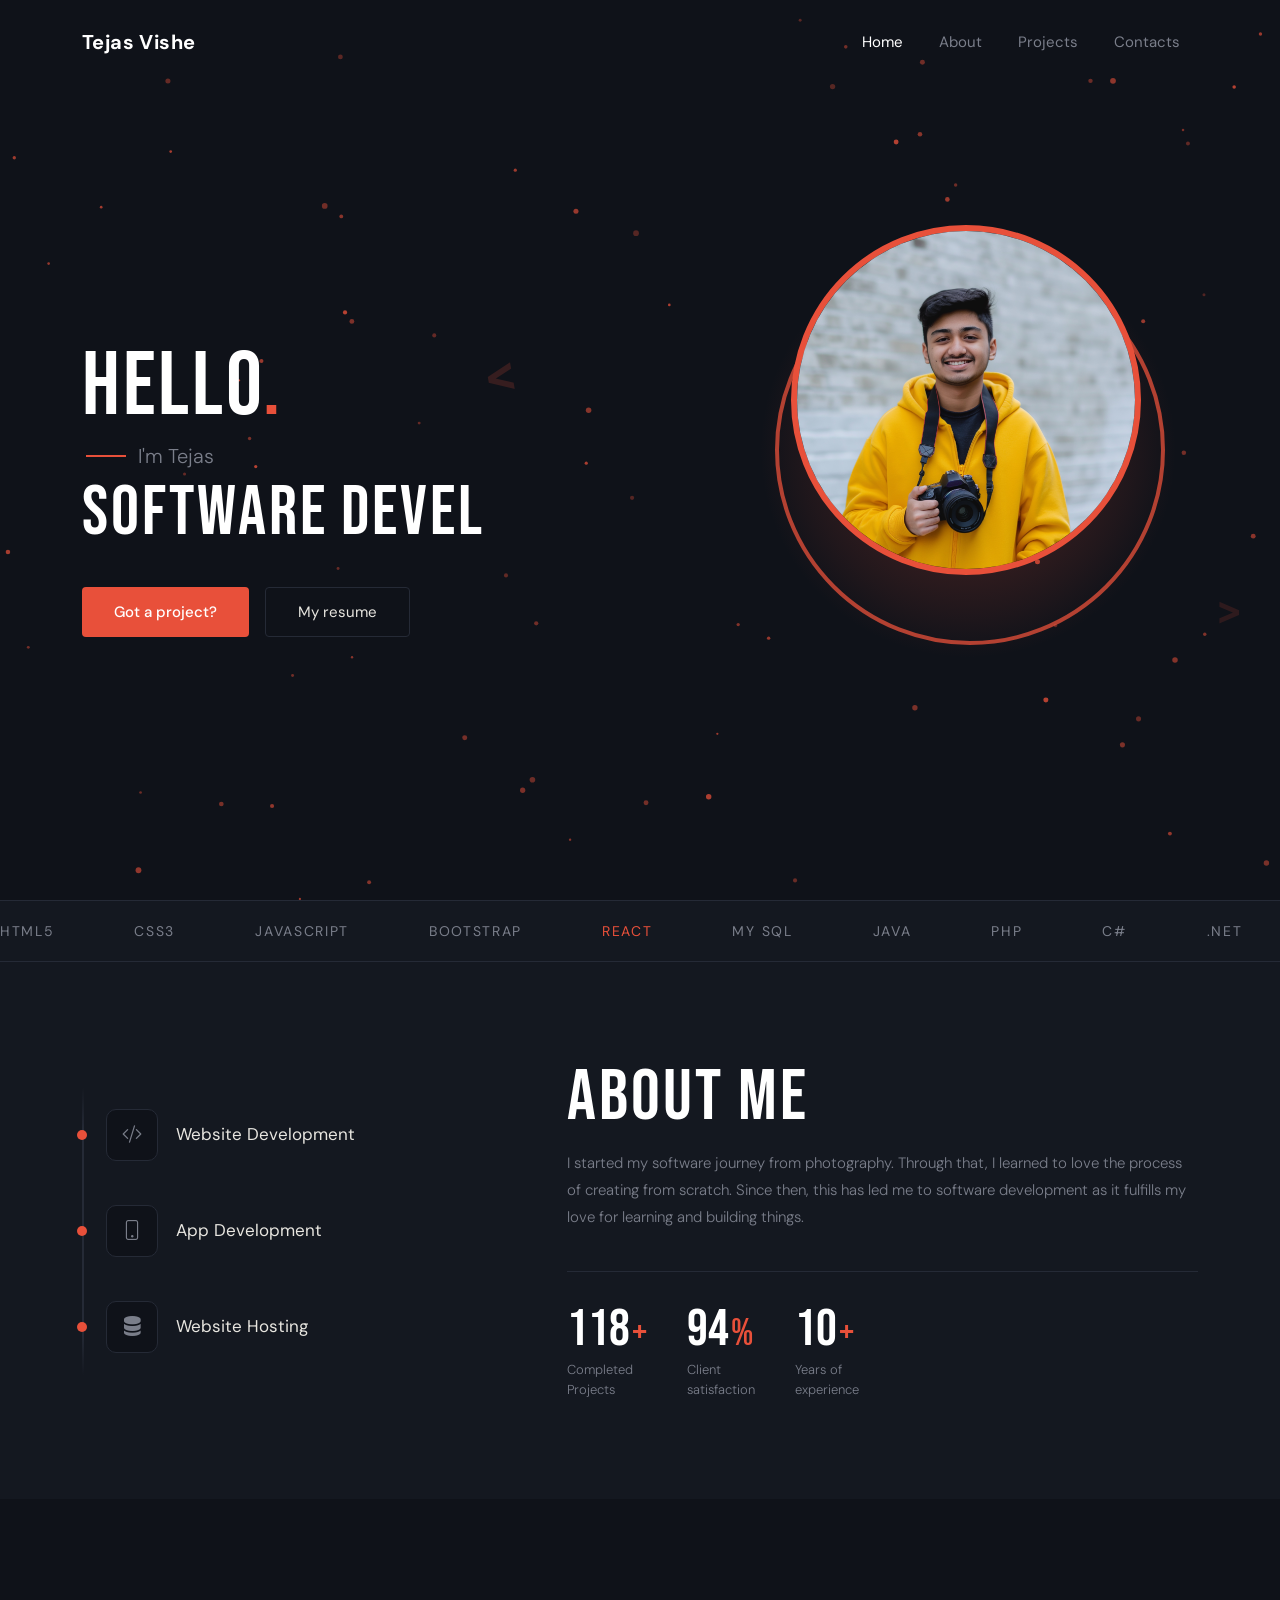
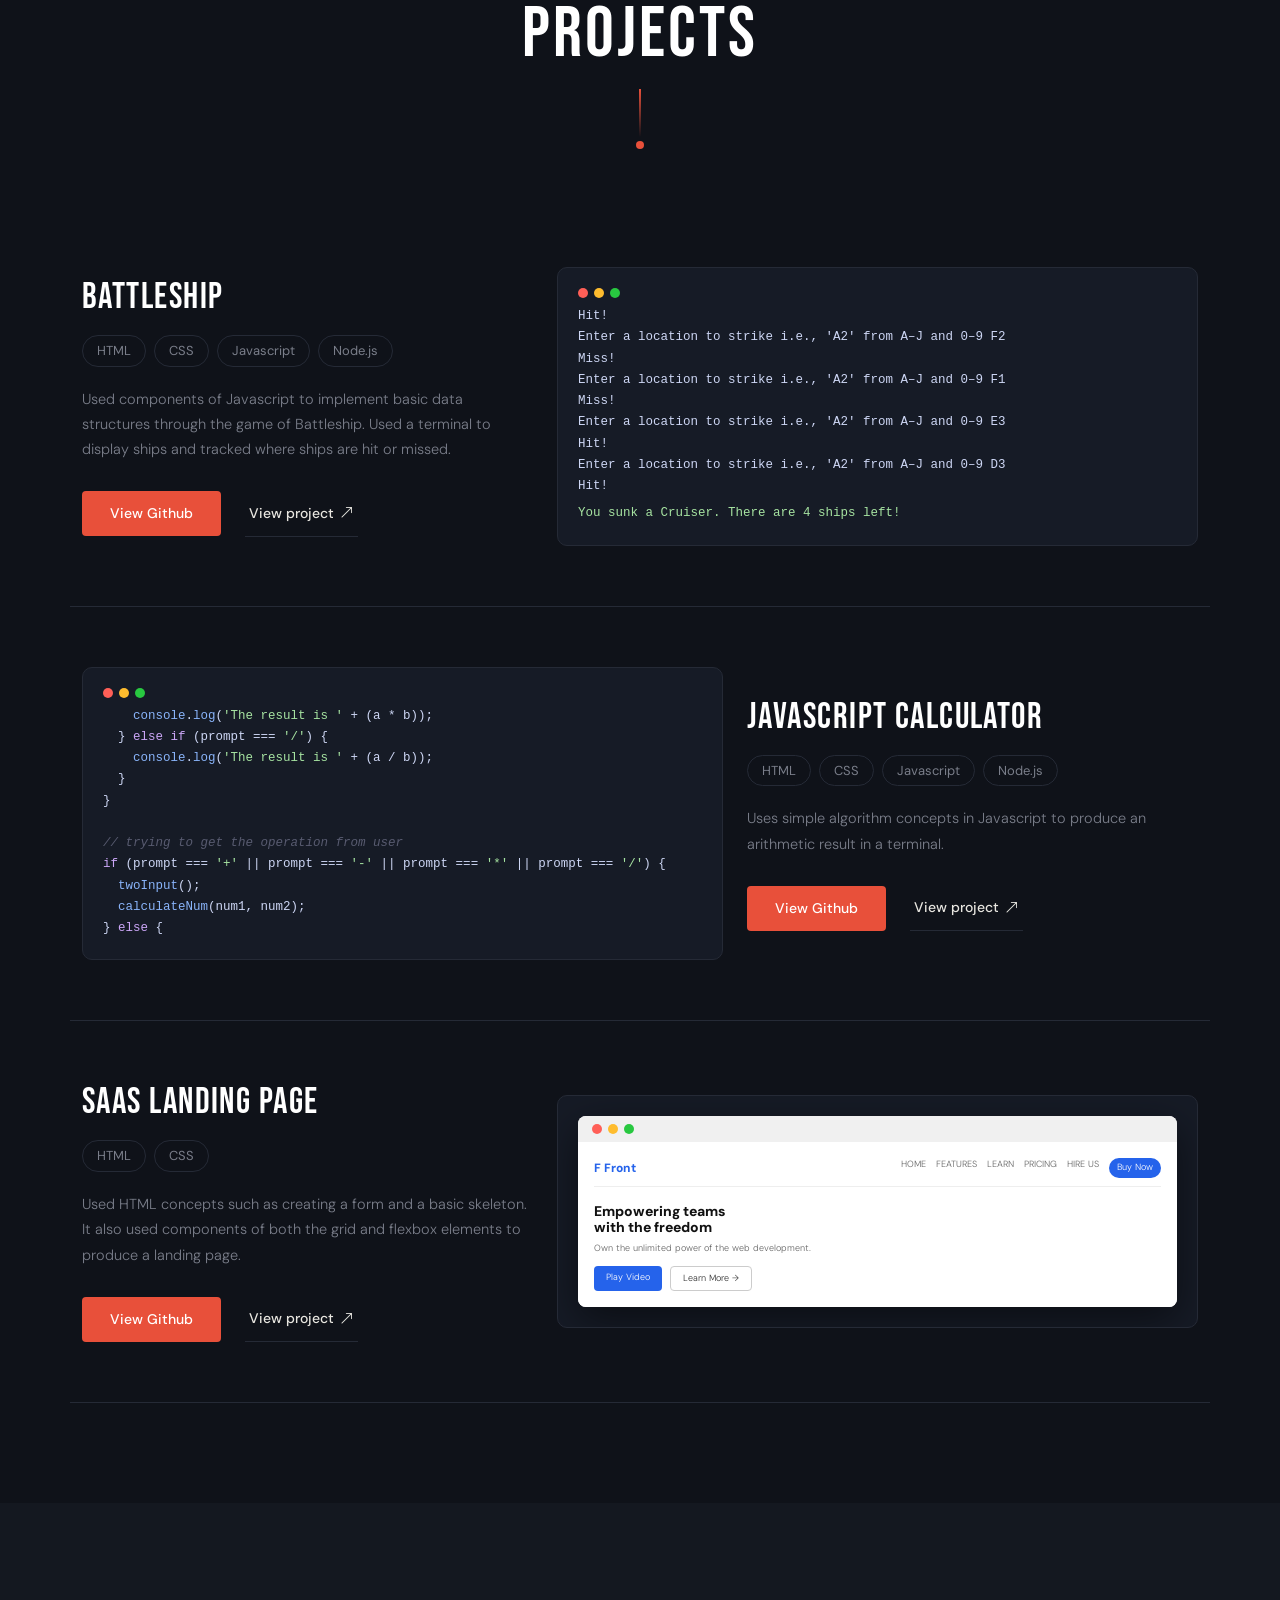
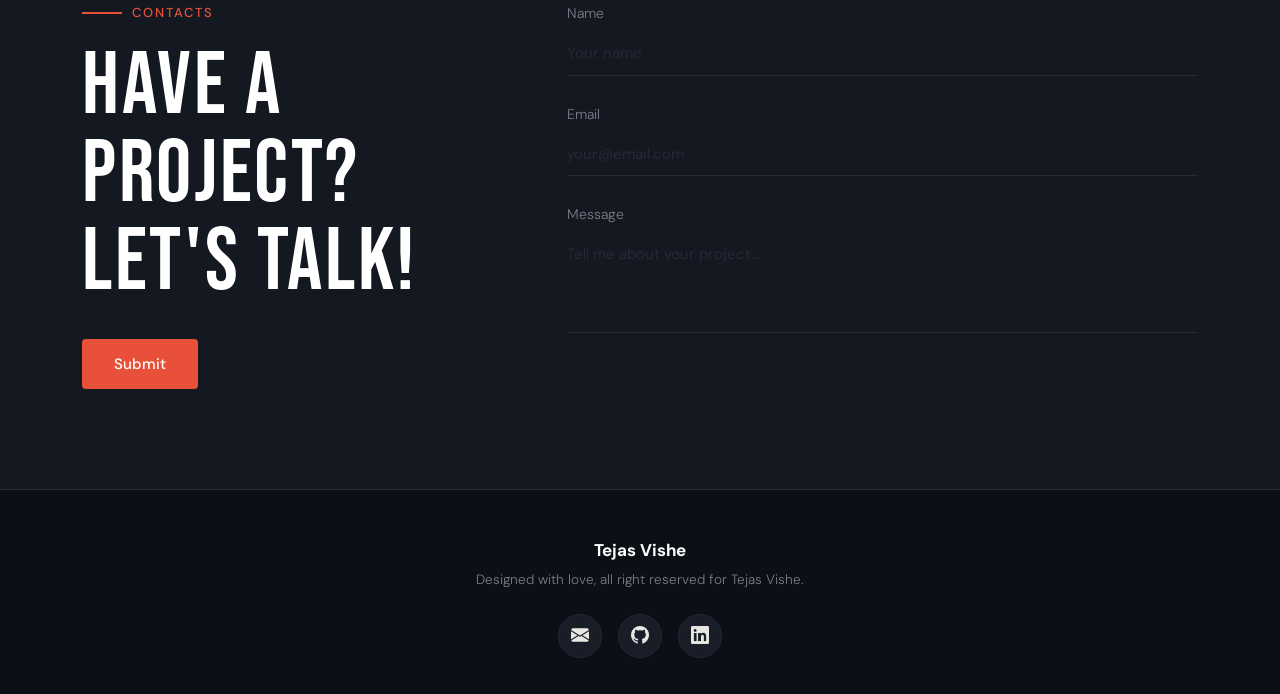
==== potfolio.html @ 2e6f6c3a "add files" ====
<!DOCTYPE html>
<html lang="en">
<head>
<meta charset="UTF-8">
<meta name="viewport" content="width=device-width, initial-scale=1.0">
<title>Tejas Vishe — Software Developer</title>

<!-- Bootstrap 5 -->
<link href="https://cdn.jsdelivr.net/npm/bootstrap@5.3.2/dist/css/bootstrap.min.css" rel="stylesheet">
<!-- Google Fonts -->
<link href="https://fonts.googleapis.com/css2?family=Bebas+Neue&family=DM+Sans:wght@300;400;500;600;700&display=swap" rel="stylesheet">
<!-- Bootstrap Icons -->
<link href="https://cdn.jsdelivr.net/npm/bootstrap-icons@1.11.3/font/bootstrap-icons.min.css" rel="stylesheet">

<!-- Custom CSS -->
<link rel="stylesheet" href="Assets/Css/portfolio.css">
</head>
<body>

<!-- ========================
     NAVBAR
======================== -->
<nav class="navbar navbar-expand-lg" id="mainNav">
  <div class="container">
    <a class="navbar-brand" href="#home">Tejas Vishe</a>
    <button class="navbar-toggler" type="button" data-bs-toggle="collapse" data-bs-target="#navMenu">
      <span class="navbar-toggler-icon"></span>
    </button>
    <div class="collapse navbar-collapse justify-content-end" id="navMenu">
      <ul class="navbar-nav">
        <li class="nav-item"><a class="nav-link active" href="#home">Home</a></li>
        <li class="nav-item"><a class="nav-link" href="#about">About</a></li>
        <li class="nav-item"><a class="nav-link" href="#projects">Projects</a></li>
        <li class="nav-item"><a class="nav-link" href="#contacts">Contacts</a></li>
      </ul>
    </div>
  </div>
</nav>

<!-- ======================== HERO ======================== -->
<section id="home">
  <div class="hero-glow"></div>
  <div class="hero-ring"></div>
  <!-- Particle Background -->
<canvas id="heroParticles" class="hero-particles"></canvas>
  <div class="deco-bracket left">&lt;</div>
  <div class="deco-bracket right">&gt;</div>
 
  <!-- Photo -->
  <div class="hero-photo-wrap fade-right">
      <div class="hero-photo-circle">
          <img src="Assets/Image/portfolio/man.jpg" alt="Jensen">
          <div class="hero-photo-ring"></div>
      </div>
  </div>
  <div class="container hero-content">
    <div class="row">
      <div class="col-lg-6">
        <div class="hero-greeting fade-up">Hello<span class="dot">.</span></div>
        <div class="hero-sub fade-up delay-1">I'm Tejas</div>
        <div class="hero-role fade-up delay-2" data-roles='["Software Developer","Web Developer","React Enthusiast"]'></div>
        <div class="d-flex flex-wrap gap-3 fade-up delay-3">
          <a href="#contacts" class="btn-accent">Got a project?</a>
          <a href="#" class="btn-outline-light-custom">My resume</a>
        </div>
      </div>
    </div>
  </div>
</section>

<!-- Skills ticker -->
<div class="skills-ticker">
  <div class="ticker-track">
    <span>HTML5</span><span>CSS3</span><span>Javascript</span><span>Bootstrap</span>
    <span class="highlight">React</span><span>MY SQL</span><span>JAVA</span>
    <span>PHP</span><span>C#</span><span>.NET</span><span>Node.js</span>
    <span class="highlight">SPRINGBOOT</span><span>Git</span><span>Github</span>
  </div>
</div>

<!-- ======================== ABOUT ======================== -->
<section id="about">
  <div class="container">
    <div class="row align-items-center g-5">

      <!-- Services -->
      <div class="col-lg-4 fade-left">
        <div class="services-list">
          <div class="service-item">
            <div class="service-icon-box"><i class="bi bi-code-slash"></i></div>
            <span class="service-name">Website Development</span>
          </div>
          <div class="service-item">
            <div class="service-icon-box"><i class="bi bi-phone"></i></div>
            <span class="service-name">App Development</span>
          </div>
          <div class="service-item">
            <div class="service-icon-box"><i class="bi bi-server"></i></div>
            <span class="service-name">Website Hosting</span>
          </div>
        </div>
      </div>

      <!-- Divider -->
      <div class="col-lg-1 d-none d-lg-flex justify-content-center">
        <div class="about-divider"></div>
      </div>

      <!-- Content -->
      <div class="col-lg-7 fade-right">
        <div class="about-body">
          <div class="section-title mb-3">About me</div>
          <p>
            I started my software journey from photography. Through that, I learned to love the process of creating from scratch. Since then, this has led me to software development as it fulfills my love for learning and building things.
          </p>
          <div class="stats-row">
            <div class="stat-block">
              <div class="stat-num">
                <span class="counter" data-target="120">0</span>
                <span class="stat-sym">+</span>
              </div>
              <div class="stat-lbl">Completed<br>Projects</div>
            </div>
            <div class="stat-block">
              <div class="stat-num">
                <span class="counter" data-target="95">0</span>
                <span class="stat-sym">%</span>
              </div>
              <div class="stat-lbl">Client<br>satisfaction</div>
            </div>
            <div class="stat-block">
              <div class="stat-num">
                <span class="counter" data-target="10">0</span>
                <span class="stat-sym">+</span>
              </div>
              <div class="stat-lbl">Years of<br>experience</div>
            </div>
          </div>
        </div>
      </div>

    </div>
  </div>
</section>

<!-- ======================== PROJECTS ======================== -->
<section id="projects">
  <div class="container">

    <div class="projects-header fade-up">
      <div class="section-title">Projects</div>
    </div>

    <!-- Project 1: Battleship -->
    <div class="row project-row">
      <div class="col-lg-5 mb-4 mb-lg-0 fade-left">
        <div class="project-info">
          <h3>Battleship</h3>
          <div class="tag-list">
            <span class="tag">HTML</span>
            <span class="tag">CSS</span>
            <span class="tag">Javascript</span>
            <span class="tag">Node.js</span>
          </div>
          <p>Used components of Javascript to implement basic data structures through the game of Battleship. Used a terminal to display ships and tracked where ships are hit or missed.</p>
          <div class="d-flex align-items-center gap-4 flex-wrap">
            <a href="#" class="btn-github">View Github</a>
            <a href="#" class="btn-view-project">View project <i class="bi bi-arrow-up-right"></i></a>
          </div>
        </div>
      </div>
      <div class="col-lg-7 fade-right">
        <div class="project-preview code-style">
          <div style="margin-bottom:8px; display:flex; gap:6px;">
            <span style="width:10px;height:10px;border-radius:50%;background:#ff5f57;display:inline-block;"></span>
            <span style="width:10px;height:10px;border-radius:50%;background:#febc2e;display:inline-block;"></span>
            <span style="width:10px;height:10px;border-radius:50%;background:#28c840;display:inline-block;"></span>
          </div>
          <div>Hit!</div>
          <div>Enter a location to strike i.e., 'A2' from A–J and 0–9 F2</div>
          <div>Miss!</div>
          <div>Enter a location to strike i.e., 'A2' from A–J and 0–9 F1</div>
          <div>Miss!</div>
          <div>Enter a location to strike i.e., 'A2' from A–J and 0–9 E3</div>
          <div>Hit!</div>
          <div>Enter a location to strike i.e., 'A2' from A–J and 0–9 D3</div>
          <div>Hit!</div>
          <div style="color:#a6e3a1; margin-top:6px;">You sunk a Cruiser. There are 4 ships left!</div>
        </div>
      </div>
    </div>

    <!-- Project 2: Calculator -->
    <div class="row project-row flex-lg-row-reverse">
      <div class="col-lg-5 mb-4 mb-lg-0 fade-right">
        <div class="project-info">
          <h3>Javascript Calculator</h3>
          <div class="tag-list">
            <span class="tag">HTML</span>
            <span class="tag">CSS</span>
            <span class="tag">Javascript</span>
            <span class="tag">Node.js</span>
          </div>
          <p>Uses simple algorithm concepts in Javascript to produce an arithmetic result in a terminal.</p>
          <div class="d-flex align-items-center gap-4 flex-wrap">
            <a href="#" class="btn-github">View Github</a>
            <a href="#" class="btn-view-project">View project <i class="bi bi-arrow-up-right"></i></a>
          </div>
        </div>
      </div>
      <div class="col-lg-7 fade-left">
        <div class="project-preview code-style">
          <div style="margin-bottom:8px; display:flex; gap:6px;">
            <span style="width:10px;height:10px;border-radius:50%;background:#ff5f57;display:inline-block;"></span>
            <span style="width:10px;height:10px;border-radius:50%;background:#febc2e;display:inline-block;"></span>
            <span style="width:10px;height:10px;border-radius:50%;background:#28c840;display:inline-block;"></span>
          </div>
          <div>&nbsp;&nbsp;&nbsp;&nbsp;<span class="fn">console</span>.<span class="fn">log</span>(<span class="str">'The result is '</span> + (a * b));</div>
          <div>&nbsp;&nbsp;} <span class="kw">else if</span> (prompt === <span class="str">'/'</span>) {</div>
          <div>&nbsp;&nbsp;&nbsp;&nbsp;<span class="fn">console</span>.<span class="fn">log</span>(<span class="str">'The result is '</span> + (a / b));</div>
          <div>&nbsp;&nbsp;}</div>
          <div>}</div>
          <div>&nbsp;</div>
          <div><span class="cm">// trying to get the operation from user</span></div>
          <div><span class="kw">if</span> (prompt === <span class="str">'+'</span> || prompt === <span class="str">'-'</span> || prompt === <span class="str">'*'</span> || prompt === <span class="str">'/'</span>) {</div>
          <div>&nbsp;&nbsp;<span class="fn">twoInput</span>();</div>
          <div>&nbsp;&nbsp;<span class="fn">calculateNum</span>(num1, num2);</div>
          <div>} <span class="kw">else</span> {</div>
        </div>
      </div>
    </div>

    <!-- Project 3: SaaS Landing Page -->
    <div class="row project-row">
      <div class="col-lg-5 mb-4 mb-lg-0 fade-left">
        <div class="project-info">
          <h3>SaaS Landing Page</h3>
          <div class="tag-list">
            <span class="tag">HTML</span>
            <span class="tag">CSS</span>
          </div>
          <p>Used HTML concepts such as creating a form and a basic skeleton. It also used components of both the grid and flexbox elements to produce a landing page.</p>
          <div class="d-flex align-items-center gap-4 flex-wrap">
            <a href="#" class="btn-github">View Github</a>
            <a href="#" class="btn-view-project">View project <i class="bi bi-arrow-up-right"></i></a>
          </div>
        </div>
      </div>
      <div class="col-lg-7 fade-right">
        <div class="project-screenshot">
          <div class="mock-browser">
            <div class="mock-browser-bar">
              <div class="mock-dot red"></div>
              <div class="mock-dot yellow"></div>
              <div class="mock-dot green"></div>
            </div>
            <div class="mock-browser-body">
              <div class="mock-nav">
                <span class="mock-nav-logo">F Front</span>
                <div class="mock-nav-links">
                  <span>HOME</span><span>FEATURES</span><span>LEARN</span><span>PRICING</span><span>HIRE US</span>
                  <span class="mock-nav-btn">Buy Now</span>
                </div>
              </div>
              <h4>Empowering teams<br>with the freedom</h4>
              <p>Own the unlimited power of the web development.</p>
              <div class="mock-btns">
                <span class="mock-btn-blue">Play Video</span>
                <span class="mock-btn-outline">Learn More →</span>
              </div>
            </div>
          </div>
        </div>
      </div>
    </div>

  </div>
</section>

<!-- ======================== CONTACTS ======================== -->
<section id="contacts">
  <div class="container">
    <div class="row align-items-start g-5">

      <div class="col-lg-5 fade-left">
        <div class="contacts-label">Contacts</div>
        <div class="contacts-title">Have a project?<br>Let's talk!</div>
        <button class="btn-accent" onclick="sendContact()">Submit</button>
      </div>

      <div class="col-lg-7 fade-right">
        <div class="contact-input-group">
          <label for="cName">Name</label>
          <input type="text" id="cName" class="contact-input" placeholder="Your name">
        </div>
        <div class="contact-input-group">
          <label for="cEmail">Email</label>
          <input type="email" id="cEmail" class="contact-input" placeholder="your@email.com">
        </div>
        <div class="contact-input-group">
          <label for="cMessage">Message</label>
          <textarea id="cMessage" class="contact-input" placeholder="Tell me about your project..."></textarea>
        </div>
      </div>

    </div>
  </div>
</section>

<!-- ======================== FOOTER ======================== -->
<footer>
  <div class="footer-name">Tejas Vishe</div>
  <div class="footer-copy">Designed with love, all right reserved for Tejas Vishe.</div>
  <div class="social-icons">
    <a href="mailto:tejas@example.com" class="social-btn"><i class="bi bi-envelope-fill"></i></a>
    <a href="#" class="social-btn"><i class="bi bi-github"></i></a>
    <a href="https://www.linkedin.com/in/tejas-vishe-636785324" target="_blank" class="social-btn"><i class="bi bi-linkedin"></i></a>
  </div>
</footer>

<!-- Bootstrap JS -->
<script src="https://cdn.jsdelivr.net/npm/bootstrap@5.3.2/dist/js/bootstrap.bundle.min.js"></script>
<!-- Custom JS -->
<script src="Assets/Js/portfolio.js"></script>
</body>
</html>
---- Assets/Css/portfolio.css ----
/* ========================
     ROOT & RESET
  ======================== */
  *, *::before, *::after { box-sizing: border-box; margin: 0; padding: 0; }

  :root {
    --bg:       #0f1219;
    --bg2:      #141820;
    --bg3:      #181d28;
    --accent:   #e8503a;
    --accent2:  #c43e2a;
    --text:     #e8e6e0;
    --muted:    #7a7e8a;
    --border:   #252a36;
    --card-bg:  #161b26;
  }

  html { scroll-behavior: smooth; }

  body {
    background: var(--bg);
    color: var(--text);
    font-family: 'DM Sans', sans-serif;
    font-weight: 300;
    overflow-x: hidden;
  }

  /* ========================
     SCROLLBAR
  ======================== */
  ::-webkit-scrollbar { width: 5px; }
  ::-webkit-scrollbar-track { background: var(--bg); }
  ::-webkit-scrollbar-thumb { background: var(--accent); border-radius: 10px; }

  /* ========================
     NAVBAR
  ======================== */
  .navbar {
    background: transparent;
    padding: 22px 0;
    position: fixed;
    width: 100%;
    top: 0;
    z-index: 1000;
    transition: background 0.4s, padding 0.4s, backdrop-filter 0.4s;
  }
  .navbar.scrolled {
    background: rgba(15,18,25,0.92);
    backdrop-filter: blur(12px);
    padding: 14px 0;
    border-bottom: 1px solid var(--border);
  }
  .navbar-brand {
    font-family: 'DM Sans', sans-serif;
    font-weight: 700;
    font-size: 20px;
    color: #fff !important;
    letter-spacing: 0.02em;
  }
  .navbar-nav .nav-link {
    color: var(--muted) !important;
    font-size: 15px;
    font-weight: 400;
    padding: 0 18px !important;
    transition: color 0.25s;
    position: relative;
  }
  .navbar-nav .nav-link::after {
    content: '';
    position: absolute;
    bottom: -4px;
    left: 18px;
    right: 18px;
    height: 2px;
    background: var(--accent);
    transform: scaleX(0);
    transition: transform 0.25s;
  }
  .navbar-nav .nav-link:hover,
  .navbar-nav .nav-link.active { color: #fff !important; }
  .navbar-nav .nav-link:hover::after { transform: scaleX(1); }
  .navbar-toggler { border: 1px solid var(--border); }
  .navbar-toggler-icon {
    filter: invert(1);
  }

  /* ========================
     HERO SECTION
  ======================== */
  #home {
    min-height: 100vh;
    background: var(--bg);
    position: relative;
    overflow: hidden;
    display: flex;
    align-items: center;
  }

  /* Decorative glow behind photo */
  .hero-glow {
    position: absolute;
    right: 8%;
    top: 50%;
    transform: translateY(-50%);
    width: 420px;
    height: 420px;
    border-radius: 50%;
    background: radial-gradient(circle, rgba(232,80,58,0.35) 0%, rgba(232,80,58,0.08) 55%, transparent 70%);
    pointer-events: none;
    z-index: 0;
  }

  /* Decorative ring */
  .hero-ring {
    position: absolute;
    right: 9%;
    top: 50%;
    transform: translateY(-50%);
    width: 390px;
    height: 390px;
    border-radius: 50%;
    border: 4px solid var(--accent);
    opacity: 0.75;
    pointer-events: none;
    z-index: 1;
  }

  /* Code bracket decorations */
  .deco-bracket {
    position: absolute;
    font-family: 'Bebas Neue', sans-serif;
    font-size: 80px;
    color: var(--accent);
    opacity: 0.18;
    pointer-events: none;
    z-index: 1;
    line-height: 1;
  }
  .deco-bracket.left  { left: 38%; top: 38%; transform: rotate(-10deg); }
  .deco-bracket.right { right: 3%; bottom: 28%; font-size: 64px; opacity: 0.14; }

  .hero-content { position: relative; z-index: 2; padding-top: 80px; }

  .hero-greeting {
    font-family: 'Bebas Neue', sans-serif;
    font-size: clamp(52px, 7vw, 90px);
    line-height: 1;
    color: #fff;
    letter-spacing: 0.03em;
  }
  .hero-greeting .dot { color: var(--accent); }

  .hero-sub {
    font-size: clamp(16px, 2vw, 20px);
    color: var(--muted);
    margin: 8px 0 6px 4px;
    font-weight: 300;
    display: flex;
    align-items: center;
    gap: 12px;
  }
  .hero-sub::before {
    content: '';
    display: inline-block;
    width: 40px;
    height: 2px;
    background: var(--accent);
    flex-shrink: 0;
  }

  .hero-role {
    font-family: 'Bebas Neue', sans-serif;
    font-size: clamp(36px, 5.5vw, 72px);
    letter-spacing: 0.04em;
    color: #fff;
    line-height: 1.05;
    margin-bottom: 36px;
  }

  .btn-accent {
    background: var(--accent);
    color: #fff;
    border: none;
    padding: 14px 32px;
    font-size: 15px;
    font-weight: 500;
    border-radius: 4px;
    transition: background 0.25s, transform 0.2s;
    text-decoration: none;
    display: inline-block;
  }
  .btn-accent:hover { background: var(--accent2); color: #fff; transform: translateY(-2px); }

  .btn-outline-light-custom {
    background: transparent;
    color: var(--text);
    border: 1.5px solid var(--border);
    padding: 13px 32px;
    font-size: 15px;
    font-weight: 400;
    border-radius: 4px;
    transition: border-color 0.25s, color 0.25s, transform 0.2s;
    text-decoration: none;
    display: inline-block;
  }
  .btn-outline-light-custom:hover {
    border-color: var(--accent);
    color: var(--accent);
    transform: translateY(-2px);
  }

  /* Photo area */
   .hero-photo-wrap {
    position: absolute;
    right: 8.5%;
    top: 25%;  
    transform: translateY(-50%);
    z-index: 2;
    width: 380px;
    height: 440px;
  }
.hero-photo-circle {
  position: relative;
  width: 350px;           /* adjust size */
  height: 350px;
  border-radius: 50%;     /* makes it perfectly circular */
  overflow: hidden;
  border: 6px solid var(--accent);
  display: flex;
  justify-content: center;
  align-items: center;
  animation: circleGlow 3s infinite ease-in-out;
  background: linear-gradient(160deg, #1e2433 0%, #12151c 100%);
}

/* The image inside */
.hero-photo-circle img {
  width: 100%;
  height: 100%;
  object-fit: cover;
  display: block;
}

/* Optional animated glow ring */
.hero-photo-ring {
  position: absolute;
  top: -8px;
  left: -8px;
  width: calc(100% + 16px);
  height: calc(100% + 16px);
  border-radius: 50%;
  border: 4px solid var(--accent);
  box-shadow: 0 0 20px var(--accent);
  animation: circleGlow 3s infinite ease-in-out;
  pointer-events: none;
}

/* Keyframe animation */
@keyframes circleGlow {
  0% {
    border-color: #ff6b57;
    box-shadow: 0 0 20px #ff6b57;
  }
  50% {
    border-color: #ffb057;
    box-shadow: 0 0 40px #ffb057;
  }
  75% {
    border-color: #ff6b57;
    box-shadow: 0 0 20px #ff6b57;
  }
  100%{
    border-color:#ffb057;
    box-shadow: 0 0 40 #ffb057;
  }
}
.hero-particles {
  position: absolute;
  top: 0;
  left: 0;
  width: 100%;
  height: 100%;
  z-index: 0; /* behind photo and glow */
  pointer-events: none; /* allow clicks through it */
}
  /* Skills ticker */
  .skills-ticker {
    background: var(--bg2);
    border-top: 1px solid var(--border);
    border-bottom: 1px solid var(--border);
    padding: 18px 0;
    overflow: hidden;
    white-space: nowrap;
    position: relative;
    z-index: 3;
  }
  .ticker-track {
    display: inline-flex;
    gap: 80px;
    animation: ticker 4s linear infinite;
  }
  .ticker-track span {
    font-size: 14px;
    color: var(--muted);
    letter-spacing: 0.12em;
    text-transform: uppercase;
    font-weight: 400;
  }
  .ticker-track span.highlight { color: var(--accent); }
  @keyframes ticker {
    from { transform: translateX(0); }
    to   { transform: translateX(-20%); }
  }

  /* ======================== SECTION STYLES  ======================== */
  section { padding: 100px 0; }

  .section-title {
    font-family: 'Bebas Neue', sans-serif;
    font-size: clamp(42px, 6vw, 72px);
    color: #fff;
    letter-spacing: 0.04em;
    line-height: 1;
  }

  .section-label {
    font-size: 13px;
    color: var(--accent);
    letter-spacing: 0.2em;
    text-transform: uppercase;
    font-weight: 500;
    display: flex;
    align-items: center;
    gap: 10px;
    margin-bottom: 10px;
  }
  .section-label::before {
    content: '';
    width: 28px;
    height: 2px;
    background: var(--accent);
  }

  /* ======================== ABOUT SECTION  ======================== */
  #about { background: var(--bg2); }

  /* Timeline services */
  .services-list { position: relative; padding-left: 24px; }
  .services-list::before {
    content: '';
    position: absolute;
    left: 0;
    top: 0;
    bottom: 0;
    width: 2px;
    background: linear-gradient(to bottom, transparent, var(--border) 15%, var(--border) 85%, transparent);
  }

  .service-item {
    display: flex;
    align-items: center;
    gap: 18px;
    padding: 22px 0;
    position: relative;
    cursor: default;
    transition: all 0.3s;
  }
  .service-item::before {
    content: '';
    position: absolute;
    left: -29px;
    top: 50%;
    transform: translateY(-50%);
    width: 10px;
    height: 10px;
    border-radius: 50%;
    background: var(--accent);
    transition: box-shadow 0.3s;
  }
  .service-item:hover::before { box-shadow: 0 0 0 6px rgba(232,80,58,0.15); }

  .service-icon-box {
    width: 52px;
    height: 52px;
    border: 1px solid var(--border);
    border-radius: 10px;
    background: var(--bg);
    display: flex;
    align-items: center;
    justify-content: center;
    flex-shrink: 0;
    transition: border-color 0.3s, background 0.3s;
  }
  .service-item:hover .service-icon-box {
    border-color: var(--accent);
    background: rgba(232,80,58,0.08);
  }
  .service-icon-box i {
    font-size: 20px;
    color: var(--muted);
    transition: color 0.3s;
  }
  .service-item:hover .service-icon-box i { color: var(--accent); }
  .service-name {
    font-size: 17px;
    font-weight: 400;
    color: var(--text);
    transition: color 0.3s;
  }
  .service-item:hover .service-name { color: #fff; }

  .about-divider {
    width: 1px;
    background: linear-gradient(to bottom, transparent, var(--border) 20%, var(--border) 80%, transparent);
    align-self: stretch;
  }

  .about-body p {
    font-size: 15px;
    line-height: 1.8;
    color: var(--muted);
    margin-bottom: 40px;
  }

  .stats-row { display: flex; gap: 40px; padding-top: 32px; border-top: 1px solid var(--border); flex-wrap: wrap; }
  .stat-block { display: flex; flex-direction: column; gap: 4px; }
  .stat-num {
    font-family: 'Bebas Neue', sans-serif;
    font-size: 52px;
    line-height: 1;
    color: #fff;
    display: flex;
    align-items: baseline;
    gap: 2px;
  }
  .stat-sym { color: var(--accent); font-size: 38px; }
  .stat-lbl { font-size: 13px; color: var(--muted); font-weight: 300; line-height: 1.5; }

  /* ======================== PROJECTS ======================== */

  #projects { background: var(--bg); }

  .projects-header {
    text-align: center;
    margin-bottom: 70px;
    position: relative;
  }
  .projects-header::after {
    content: '';
    display: block;
    width: 2px;
    height: 48px;
    background: linear-gradient(to bottom, var(--accent), transparent);
    margin: 18px auto 0;
  }
  .projects-header::before {
    content: '';
    position: absolute;
    bottom: -12px;
    left: 50%;
    transform: translateX(-50%);
    width: 8px;
    height: 8px;
    border-radius: 50%;
    background: var(--accent);
    z-index: 1;
  }

  .project-row {
    padding: 60px 0;
    border-bottom: 1px solid var(--border);
    align-items: center;
  }
  .project-row:first-of-type { border-top: 1px solid var(--border); }

  .project-info h3 {
    font-family: 'Bebas Neue', sans-serif;
    font-size: 36px;
    letter-spacing: 0.04em;
    color: #fff;
    margin-bottom: 16px;
  }

  .tag-list { display: flex; flex-wrap: wrap; gap: 8px; margin-bottom: 20px; }
  .tag {
    padding: 5px 14px;
    border: 1px solid var(--border);
    border-radius: 20px;
    font-size: 13px;
    color: var(--muted);
    font-weight: 400;
    transition: border-color 0.2s, color 0.2s;
  }
  .tag:hover { border-color: var(--accent); color: var(--accent); }

  .project-info p {
    font-size: 14.5px;
    line-height: 1.75;
    color: var(--muted);
    margin-bottom: 28px;
  }

  .btn-github {
    background: var(--accent);
    color: #fff;
    border: none;
    padding: 12px 28px;
    border-radius: 4px;
    font-size: 14px;
    font-weight: 500;
    text-decoration: none;
    transition: background 0.25s, transform 0.2s;
    display: inline-block;
  }
  .btn-github:hover { 
    background: var(--accent2);
    color: #fff; 
    transform: translateY(-2px); 
  }

  .btn-view-project {
    background: transparent;
    color: var(--text);
    border: none;
    padding: 12px 4px;
    font-size: 14px;
    font-weight: 500;
    text-decoration: none;
    transition: color 0.2s;
    display: inline-flex;
    align-items: center;
    gap: 6px;
    border-bottom: 1.5px solid var(--border);
  }
  .btn-view-project:hover { color: var(--accent); border-bottom-color: var(--accent); }

  /* Project preview box */
  .project-preview {
    background: var(--card-bg);
    border: 1px solid var(--border);
    border-radius: 10px;
    overflow: hidden;
    font-family: 'Courier New', monospace;
    font-size: 12.5px;
    line-height: 1.7;
    padding: 20px;
    color: #a8b0c0;
    min-height: 200px;
    position: relative;
    transition: border-color 0.3s;
  }
  .project-preview:hover { border-color: var(--accent); }

  .project-preview.code-style {
    color: #cdd6f4;
  }
  .project-preview .kw  { color: #cba6f7; }
  .project-preview .fn  { color: #89b4fa; }
  .project-preview .str { color: #a6e3a1; }
  .project-preview .cm  { color: #585b70; font-style: italic; }
  .project-preview .op  { color: #f38ba8; }

  /* Screenshot-style preview */
  .project-screenshot {
    background: var(--card-bg);
    border: 1px solid var(--border);
    border-radius: 10px;
    overflow: hidden;
    min-height: 220px;
    display: flex;
    align-items: center;
    justify-content: center;
    position: relative;
    transition: border-color 0.3s;
    padding: 20px;
  }
  .project-screenshot:hover { border-color: var(--accent); }
  .mock-browser {
    width: 100%;
    background: #fff;
    border-radius: 8px;
    overflow: hidden;
    box-shadow: 0 12px 40px rgba(0,0,0,0.5);
  }
  .mock-browser-bar {
    background: #f0f0f0;
    padding: 8px 14px;
    display: flex;
    align-items: center;
    gap: 6px;
  }
  .mock-dot { width: 10px; height: 10px; border-radius: 50%; }
  .mock-dot.red { background: #ff5f57; }
  .mock-dot.yellow { background: #febc2e; }
  .mock-dot.green { background: #28c840; }
  .mock-browser-body {
    background: #fff;
    padding: 16px;
    color: #1a1a2e;
  }
  .mock-browser-body .mock-nav {
    display: flex;
    justify-content: space-between;
    align-items: center;
    margin-bottom: 16px;
    padding-bottom: 8px;
    border-bottom: 1px solid #eee;
    font-size: 10px;
    color: #555;
  }
  .mock-nav-logo { font-weight: 800; font-size: 12px; color: #2563eb; }
  .mock-nav-links { display: flex; gap: 10px; font-size: 9px; color: #666; }
  .mock-nav-btn { background: #2563eb; color: #fff; padding: 3px 8px; border-radius: 12px; font-size: 9px; }
  .mock-browser-body h4 { font-size: 14px; font-weight: 800; color: #111; line-height: 1.2; margin-bottom: 6px; }
  .mock-browser-body p  { font-size: 9px; color: #666; margin-bottom: 10px; }
  .mock-btns { display: flex; gap: 8px; }
  .mock-btn-blue { background: #2563eb; color: #fff; padding: 5px 12px; border-radius: 4px; font-size: 9px; }
  .mock-btn-outline { border: 1px solid #ccc; color: #333; padding: 5px 12px; border-radius: 4px; font-size: 9px; }

  /* ======================== CONTACTS  ======================== */

  #contacts {
    background: var(--bg2);
    padding: 100px 0;
  }

  .contacts-label {
    font-size: 13px;
    color: var(--accent);
    letter-spacing: 0.15em;
    text-transform: uppercase;
    font-weight: 500;
    display: flex;
    align-items: center;
    gap: 10px;
    margin-bottom: 20px;
  }
  .contacts-label::before {
    content: '';
    width: 40px;
    height: 2px;
    background: var(--accent);
  }

  .contacts-title {
    font-family: 'Bebas Neue', sans-serif;
    font-size: clamp(42px, 7vw, 88px);
    color: #fff;
    line-height: 1;
    letter-spacing: 0.03em;
    margin-bottom: 32px;
  }

  .contact-input-group { margin-bottom: 28px; position: relative; }
  .contact-input-group label {
    display: block;
    font-size: 14px;
    color: var(--muted);
    margin-bottom: 8px;
    font-weight: 300;
  }
  .contact-input {
    width: 100%;
    background: transparent;
    border: none;
    border-bottom: 1.5px solid var(--border);
    color: var(--text);
    font-family: 'DM Sans', sans-serif;
    font-size: 15px;
    padding: 10px 0;
    outline: none;
    transition: border-color 0.3s;
  }
  .contact-input:focus { border-bottom-color: var(--accent); }
  .contact-input::placeholder { color: var(--border); }
  textarea.contact-input { resize: none; min-height: 100px; }

  /* ======================== FOOTER ======================== */
  
  footer {
    background: #0c0f16;
    padding: 48px 0 36px;
    border-top: 1px solid var(--border);
    text-align: center;
  }
  footer .footer-name {
    font-weight: 700;
    font-size: 17px;
    color: #fff;
    margin-bottom: 6px;
  }
  footer .footer-copy {
    font-size: 13.5px;
    color: var(--muted);
    margin-bottom: 24px;
  }
  .social-icons { display: flex; justify-content: center; gap: 16px; }
  .social-btn {
    width: 44px;
    height: 44px;
    border-radius: 50%;
    background: var(--bg3);
    border: 1px solid var(--border);
    display: flex;
    align-items: center;
    justify-content: center;
    color: var(--text);
    font-size: 18px;
    text-decoration: none;
    transition: background 0.25s, border-color 0.25s, color 0.25s, transform 0.2s;
  }
  .social-btn:hover {
    background: var(--accent);
    border-color: var(--accent);
    color: #fff;
    transform: translateY(-3px);
  }

  /* ======================== ANIMATIONS  ======================== */
  .fade-up {
    opacity: 0;
    transform: translateY(24px);
    transition: opacity 0.7s ease, transform 0.7s ease;
  }
  .fade-up.visible { opacity: 1; transform: translateY(0); }

  .fade-left {
    opacity: 0;
    transform: translateX(-24px);
    transition: opacity 0.7s ease, transform 0.7s ease;
  }
  .fade-left.visible { opacity: 1; transform: translateX(0); }

  .fade-right {
    opacity: 0;
    transform: translateX(24px);
    transition: opacity 0.7s ease, transform 0.7s ease;
  }
  .fade-right.visible { opacity: 1; transform: translateX(0); }

  .delay-1 { transition-delay: 0.1s; }
  .delay-2 { transition-delay: 0.2s; }
  .delay-3 { transition-delay: 0.3s; }
  .delay-4 { transition-delay: 0.4s; }

  /* ========================
     RESPONSIVE TWEAKS
  ======================== */
  @media (max-width: 991.98px) {
    .hero-photo-wrap { display: none; }
    .hero-glow, .hero-ring { display: none; }
    .hero-content { padding-top: 100px; }
    .about-divider { display: none; }
    .stats-row { gap: 28px; }
    .project-row { padding: 40px 0; }
    .contacts-title { font-size: 52px; }
  }
  @media (max-width: 575.98px) {
    section { padding: 70px 0; }
    .stats-row { gap: 20px; }
    .stat-num { font-size: 40px; }
    .contacts-title { font-size: 40px; }
  }
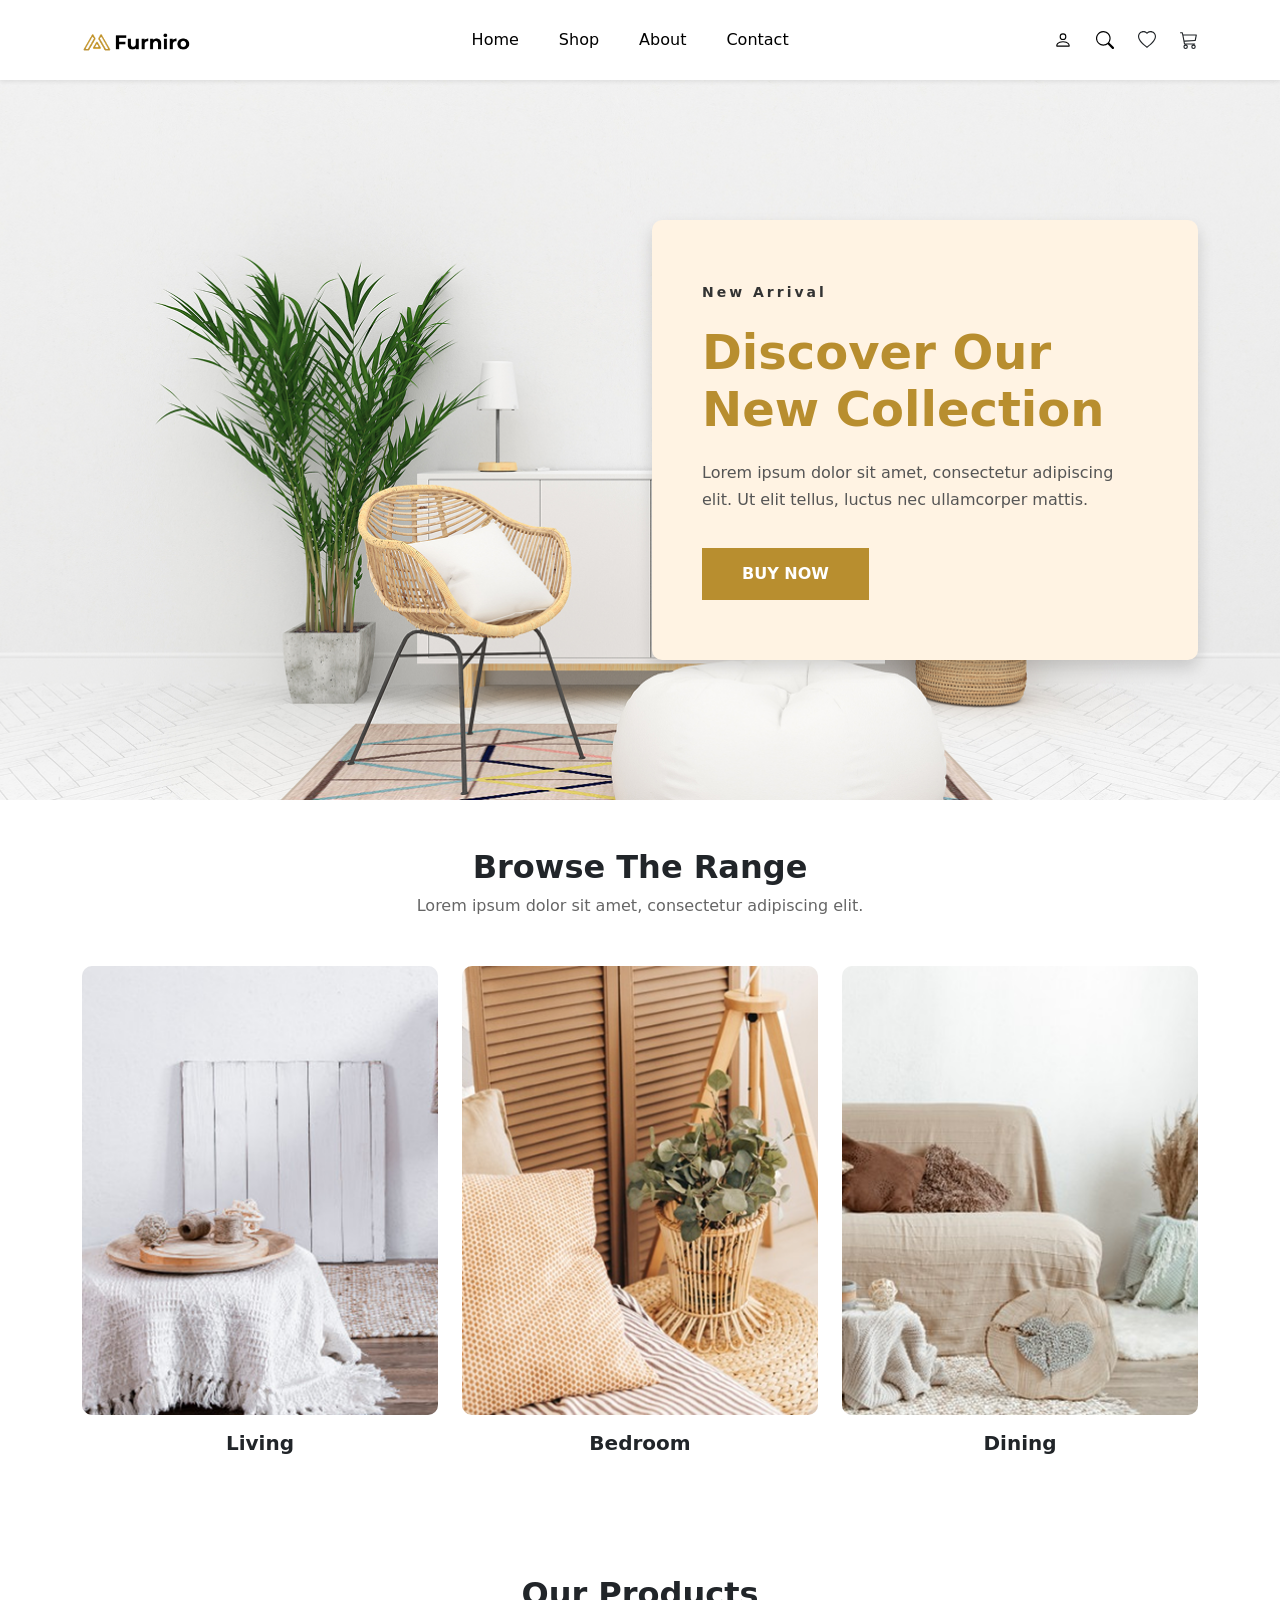
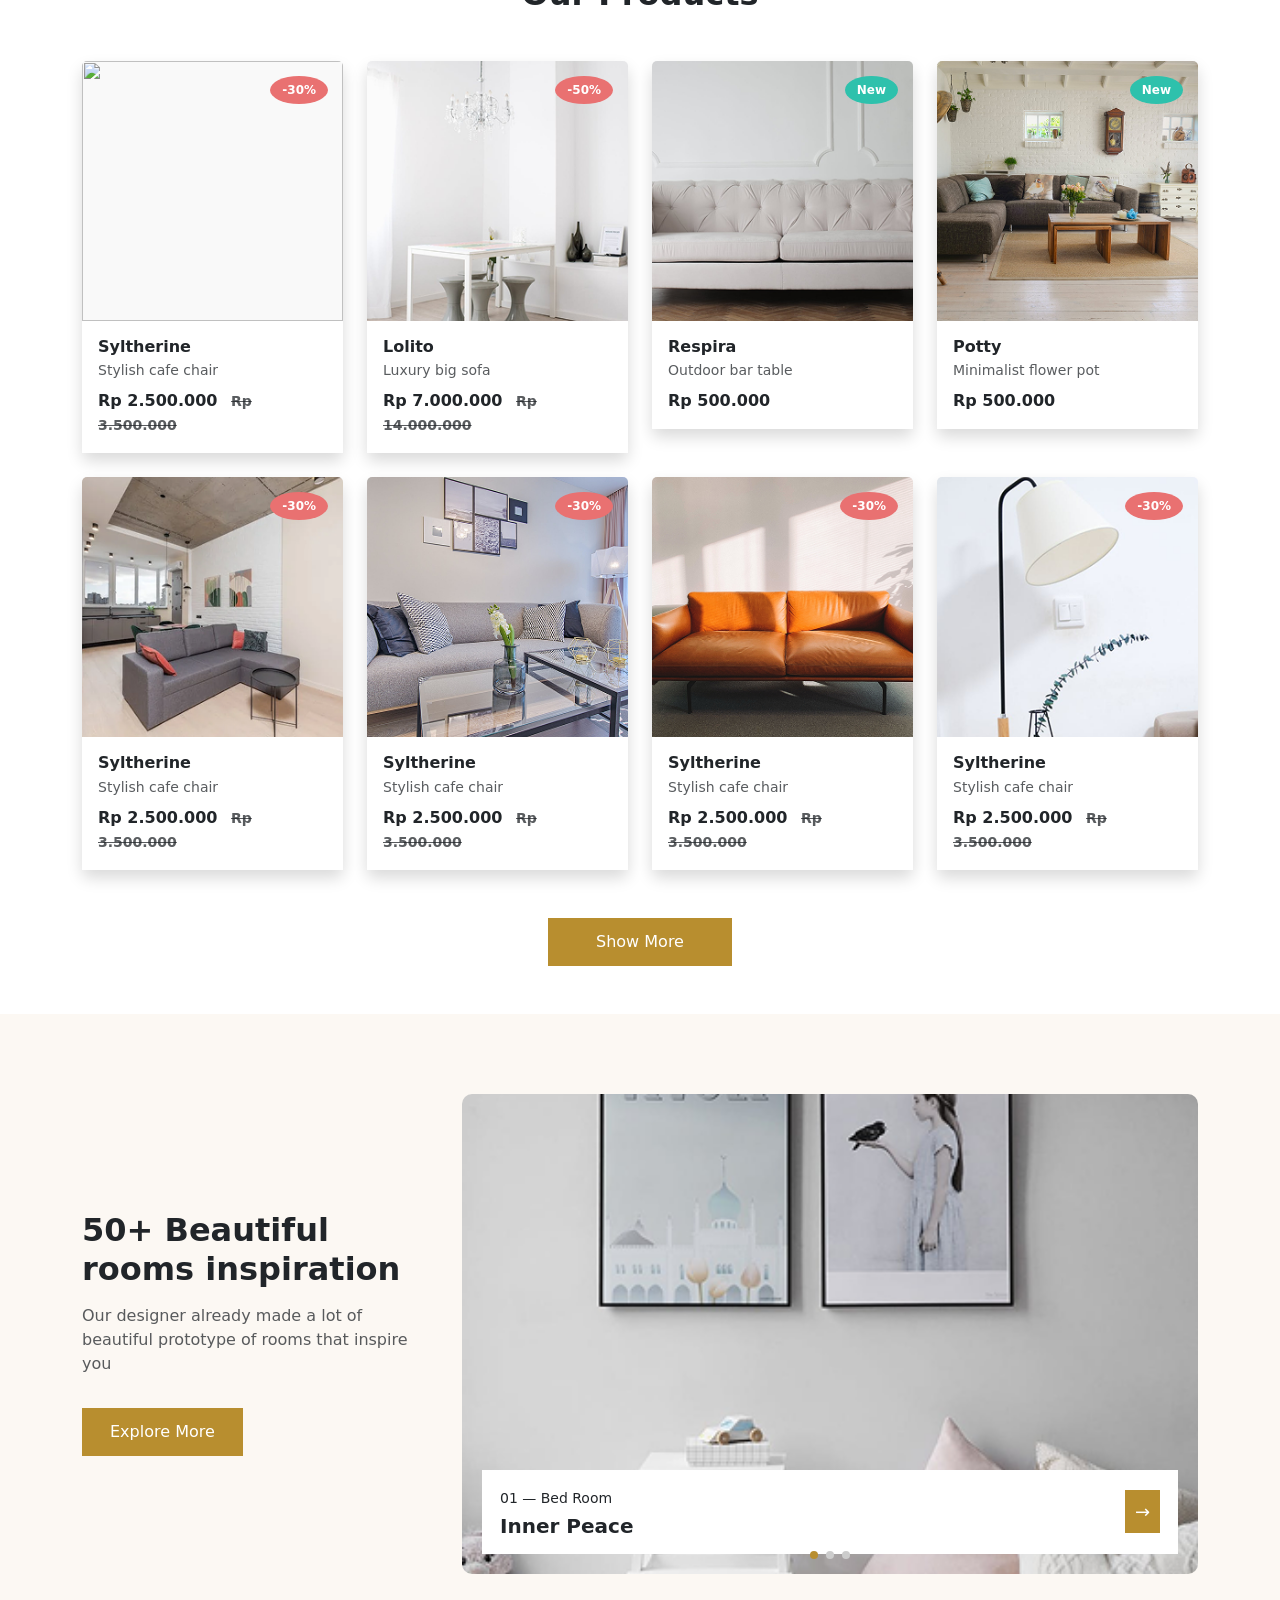
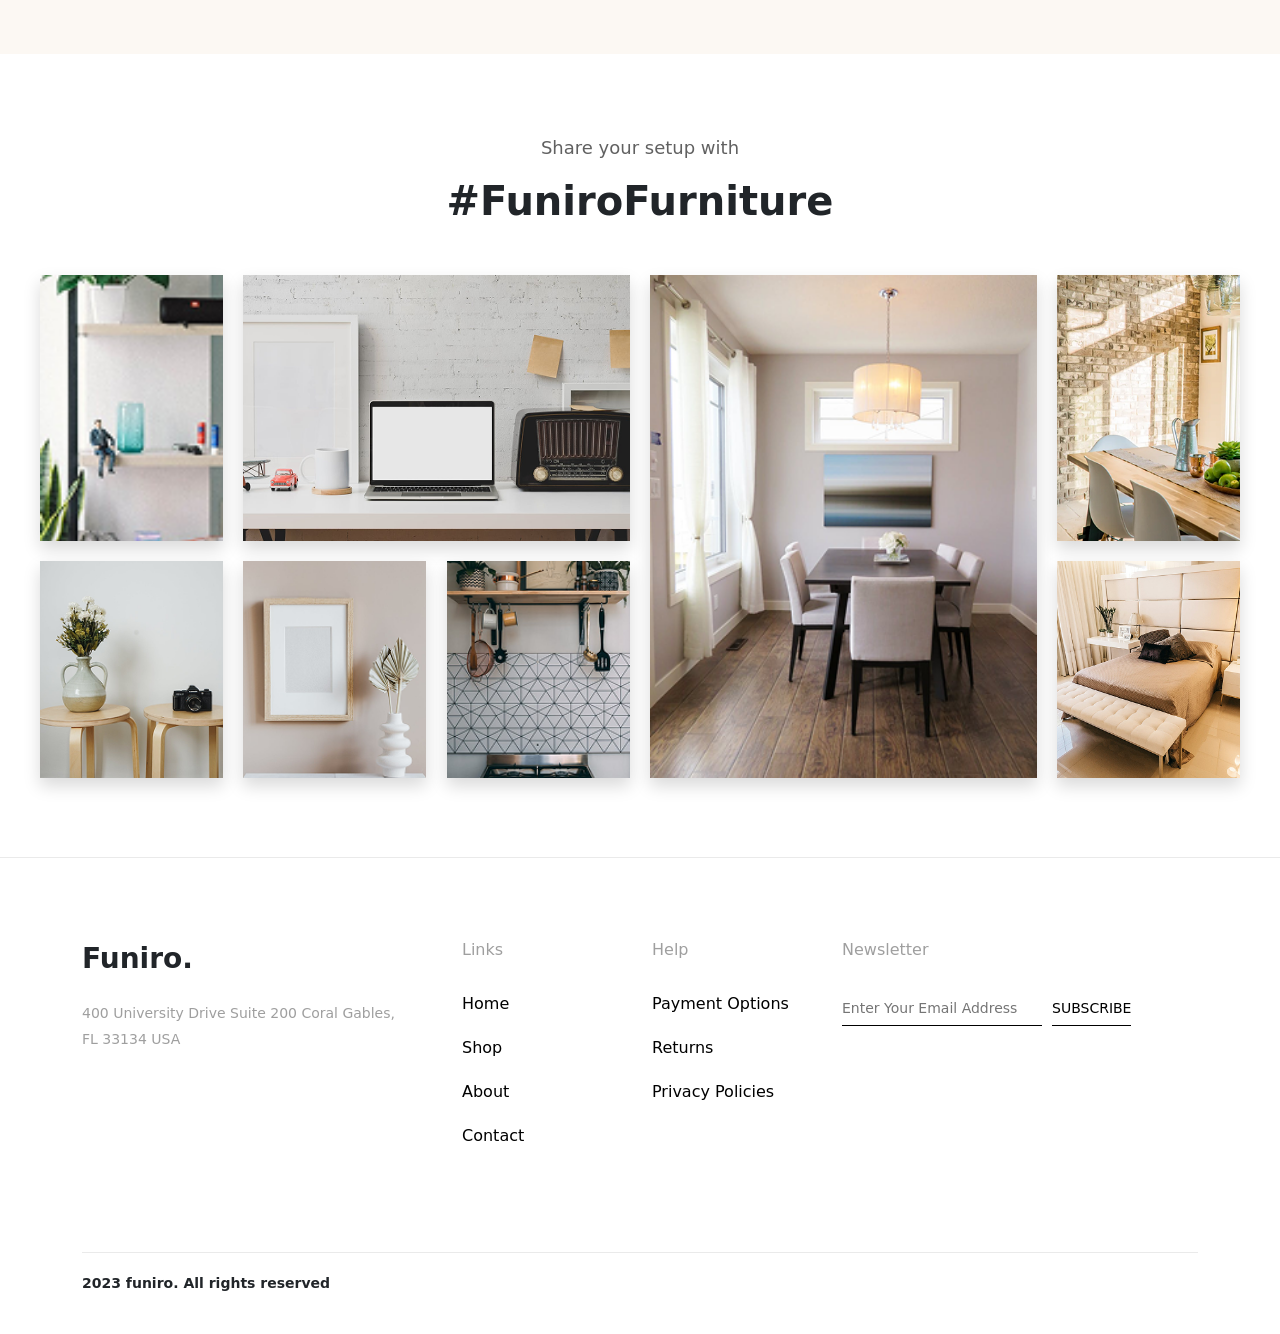
==== commit a09efa2f: "siw" ====
--- a/potfolio.html
+++ b/potfolio.html
@@ -1,326 +1,627 @@
 <!DOCTYPE html>
 <html lang="en">
-<head>
-<meta charset="UTF-8">
-<meta name="viewport" content="width=device-width, initial-scale=1.0">
-<title>Tejas Vishe — Software Developer</title>
-
-<!-- Bootstrap 5 -->
-<link href="https://cdn.jsdelivr.net/npm/bootstrap@5.3.2/dist/css/bootstrap.min.css" rel="stylesheet">
-<!-- Google Fonts -->
-<link href="https://fonts.googleapis.com/css2?family=Bebas+Neue&family=DM+Sans:wght@300;400;500;600;700&display=swap" rel="stylesheet">
-<!-- Bootstrap Icons -->
-<link href="https://cdn.jsdelivr.net/npm/bootstrap-icons@1.11.3/font/bootstrap-icons.min.css" rel="stylesheet">
-
-<!-- Custom CSS -->
-<link rel="stylesheet" href="Assets/Css/portfolio.css">
-</head>
-<body>
-
-<!-- ========================
-     NAVBAR
-======================== -->
-<nav class="navbar navbar-expand-lg" id="mainNav">
-  <div class="container">
-    <a class="navbar-brand" href="#home">Tejas Vishe</a>
-    <button class="navbar-toggler" type="button" data-bs-toggle="collapse" data-bs-target="#navMenu">
-      <span class="navbar-toggler-icon"></span>
-    </button>
-    <div class="collapse navbar-collapse justify-content-end" id="navMenu">
-      <ul class="navbar-nav">
-        <li class="nav-item"><a class="nav-link active" href="#home">Home</a></li>
-        <li class="nav-item"><a class="nav-link" href="#about">About</a></li>
-        <li class="nav-item"><a class="nav-link" href="#projects">Projects</a></li>
-        <li class="nav-item"><a class="nav-link" href="#contacts">Contacts</a></li>
-      </ul>
-    </div>
-  </div>
-</nav>
-
-<!-- ======================== HERO ======================== -->
-<section id="home">
-  <div class="hero-glow"></div>
-  <div class="hero-ring"></div>
-  <!-- Particle Background -->
-<canvas id="heroParticles" class="hero-particles"></canvas>
-  <div class="deco-bracket left">&lt;</div>
-  <div class="deco-bracket right">&gt;</div>
- 
-  <!-- Photo -->
-  <div class="hero-photo-wrap fade-right">
-      <div class="hero-photo-circle">
-          <img src="Assets/Image/portfolio/man.jpg" alt="Jensen">
-          <div class="hero-photo-ring"></div>
+  <head>
+    <meta charset="UTF-8" />
+    <meta name="viewport" content="width=device-width, initial-scale=1.0" />
+    <title>Furniro</title>
+
+    <!-- Bootstrap CSS -->
+    <link
+      href="https://cdn.jsdelivr.net/npm/bootstrap@5.3.3/dist/css/bootstrap.min.css"
+      rel="stylesheet"
+    />
+    <!-- Swiper -->
+    <link rel="stylesheet" href="https://cdn.jsdelivr.net/npm/swiper@11/swiper-bundle.min.css"/>
+    <!-- Custom CSS -->
+    <link rel="stylesheet" href="Assets/Css/index.css" />
+  </head>
+
+  <body>
+    <!-- ===== NAVBAR ===== -->
+    <nav class="navbar navbar-expand-lg bg-white fixed-top shadow-sm" data-animate>
+      <div class="container">
+        <!-- Logo -->
+        <a class="navbar-brand" href="#"><img src="Assets/Image/header/logo.png" height="24" alt="Logo" /></a>
+
+        <!-- Toggle -->
+        <button
+          class="navbar-toggler"
+          type="button"
+          data-bs-toggle="collapse"
+          data-bs-target="#navbarNav"
+          aria-controls="navbarNav"
+          aria-expanded="false"
+          aria-label="Toggle navigation"
+        >
+          <span class="navbar-toggler-icon"></span>
+        </button>
+
+        <!-- Menu -->
+        <div class="collapse navbar-collapse" id="navbarNav">
+          <ul class="navbar-nav mx-auto mb-2 mb-lg-0">
+            <li class="nav-item">
+              <a class="nav-link active" href="">Home</a>
+            </li>
+            <li class="nav-item"><a class="nav-link" href="shop.html">Shop</a></li>
+            <li class="nav-item"><a class="nav-link" href="blog.html" target="_blank">About</a></li>
+            <li class="nav-item"><a class="nav-link" href="contact.html" target="_blank">Contact</a></li>
+          </ul>
+
+          <!-- Icons -->
+          <div class="nav-icons gap-4 d-none d-lg-flex align-items-center">
+            <!-- Person -->
+            <svg width="18" height="18" viewBox="0 0 16 16">
+              <path
+                d="M8 8a3 3 0 1 0 0-6 3 3 0 0 0 0 6m2-3a2 2 0 1 1-4 0 2 2 0 0 1 4 0m4 8c0 1-1 1-1 1H3s-1 0-1-1 1-4 6-4 6 3 6 4m-1-.004c-.001-.246-.154-.986-.832-1.664C11.516 10.68 10.289 10 8 10s-3.516.68-4.168 1.332c-.678.678-.83 1.418-.832 1.664z"
+              />
+            </svg>
+
+            <!-- Search -->
+            <svg width="18" height="18" viewBox="0 0 16 16">
+              <path
+                d="M11.742 10.344a6.5 6.5 0 1 0-1.397 1.398h-.001q.044.06.098.115l3.85 3.85a1 1 0 0 0 1.415-1.414l-3.85-3.85a1 1 0 0 0-.115-.1zM12 6.5a5.5 5.5 0 1 1-11 0 5.5 5.5 0 0 1 11 0"
+              />
+            </svg>
+
+            <!-- Heart -->
+            <svg width="18" height="18" fill="currentColor" viewBox="0 0 16 16">
+              <path
+                d="m8 2.748-.717-.737C5.6.281 2.514.878 1.4 3.053c-.523 1.023-.641 2.5.314 4.385.92 1.815 2.834 3.989 6.286 6.357 3.452-2.368 5.365-4.542 6.286-6.357.955-1.886.838-3.362.314-4.385C13.486.878 10.4.28 8.717 2.01zM8 15C-7.333 4.868 3.279-3.04 7.824 1.143q.09.083.176.171a3 3 0 0 1 .176-.17C12.72-3.042 23.333 4.867 8 15"
+              />
+            </svg>
+
+            <!-- Cart -->
+            <svg width="18" height="18" fill="currentColor" viewBox="0 0 16 16">
+              <path
+                d="M0 1.5A.5.5 0 0 1 .5 1H2a.5.5 0 0 1 .485.379L2.89 3H14.5a.5.5 0 0 1 .49.598l-1 5a.5.5 0 0 1-.465.401l-9.397.472L4.415 11H13a.5.5 0 0 1 0 1H4a.5.5 0 0 1-.491-.408L2.01 3.607 1.61 2H.5a.5.5 0 0 1-.5-.5M3.102 4l.84 4.479 9.144-.459L13.89 4zM5 12a2 2 0 1 0 0 4 2 2 0 0 0 0-4m7 0a2 2 0 1 0 0 4 2 2 0 0 0 0-4m-7 1a1 1 0 1 1 0 2 1 1 0 0 1 0-2m7 0a1 1 0 1 1 0 2 1 1 0 0 1 0-2"
+              />
+            </svg>
+          </div>
+        </div>
       </div>
-  </div>
-  <div class="container hero-content">
-    <div class="row">
-      <div class="col-lg-6">
-        <div class="hero-greeting fade-up">Hello<span class="dot">.</span></div>
-        <div class="hero-sub fade-up delay-1">I'm Tejas</div>
-        <div class="hero-role fade-up delay-2" data-roles='["Software Developer","Web Developer","React Enthusiast"]'></div>
-        <div class="d-flex flex-wrap gap-3 fade-up delay-3">
-          <a href="#contacts" class="btn-accent">Got a project?</a>
-          <a href="#" class="btn-outline-light-custom">My resume</a>
+    </nav>
+
+    <!-- ===== HERO SECTION ===== -->
+    <section class="hero" data-animate>
+      <div class="container">
+        <div class="row justify-content-end align-items-center">
+          <div class="col-lg-6">
+            <div class="hero-card shadow">
+              <small>New Arrival</small>
+              <h1>Discover Our<br />New Collection</h1>
+              <p>
+                Lorem ipsum dolor sit amet, consectetur adipiscing elit. Ut elit
+                tellus, luctus nec ullamcorper mattis.
+              </p>
+              <button class="hero-btn">BUY NOW</button>
+            </div>
+          </div>
         </div>
       </div>
-    </div>
-  </div>
-</section>
-
-<!-- Skills ticker -->
-<div class="skills-ticker">
-  <div class="ticker-track">
-    <span>HTML5</span><span>CSS3</span><span>Javascript</span><span>Bootstrap</span>
-    <span class="highlight">React</span><span>MY SQL</span><span>JAVA</span>
-    <span>PHP</span><span>C#</span><span>.NET</span><span>Node.js</span>
-    <span class="highlight">SPRINGBOOT</span><span>Git</span><span>Github</span>
-  </div>
-</div>
-
-<!-- ======================== ABOUT ======================== -->
-<section id="about">
-  <div class="container">
-    <div class="row align-items-center g-5">
-
-      <!-- Services -->
-      <div class="col-lg-4 fade-left">
-        <div class="services-list">
-          <div class="service-item">
-            <div class="service-icon-box"><i class="bi bi-code-slash"></i></div>
-            <span class="service-name">Website Development</span>
-          </div>
-          <div class="service-item">
-            <div class="service-icon-box"><i class="bi bi-phone"></i></div>
-            <span class="service-name">App Development</span>
-          </div>
-          <div class="service-item">
-            <div class="service-icon-box"><i class="bi bi-server"></i></div>
-            <span class="service-name">Website Hosting</span>
+    </section>
+
+    <!-- ======== BROWSE RANGE ========-->
+    <section class="browse-range py-5 text-center" data-animate>
+      <div class="container">
+        <h2>Browse The Range</h2>
+        <p>Lorem ipsum dolor sit amet, consectetur adipiscing elit.</p>
+
+        <div class="row g-4 justify-content-center mt-4">
+          <div class="col-md-4 col-sm-6">
+            <div class="card">
+              <img
+                src="Assets/Image/Range/image 106.png"
+                class="img-fluid"
+                alt=""
+              />
+              <div class="card-body">
+                <h5 class="fw-semibold">Living</h5>
+              </div>
+            </div>
+          </div>
+
+          <div class="col-md-4 col-sm-6">
+            <div class="card">
+              <img
+                src="Assets/Image/Range/image 101.png"
+                class="img-fluid"
+                alt=""
+              />
+              <div class="card-body">
+                <h5 class="fw-semibold">Bedroom</h5>
+              </div>
+            </div>
+          </div>
+
+          <div class="col-md-4 col-sm-6">
+            <div class="card">
+              <img
+                src="Assets/Image/Range/image 100.png"
+                class="img-fluid"
+                alt=""
+              />
+              <div class="card-body">
+                <h5 class="fw-semibold">Dining</h5>
+              </div>
+            </div>
           </div>
         </div>
       </div>
-
-      <!-- Divider -->
-      <div class="col-lg-1 d-none d-lg-flex justify-content-center">
-        <div class="about-divider"></div>
+    </section>
+    <!-- ===================== our product =====================-->
+    <section class="py-5">
+      <div class="container">
+        <h2 class="text-center fw-bold mb-5">Our Products</h2>
+
+        <div class="row g-4">
+          <!-- CARD 1 -->
+          <div class="col-lg-3 col-md-6" data-animate>
+            <div class="product-card card border-0 shadow">
+              <div class="img-wrapper">
+                <img
+                  src="Assets/Image/products/cable-way-with-cable-cars-mountain-area-france.jpg"
+                  class="card-img-top"
+                  alt=""
+                />
+                <span class="badge discount">-30%</span>
+              </div>
+              <!-- Hover -->
+              <div class="hover-box">
+                <button class="btn btn-light px-5 mb-3" style="color: #b88e2f">
+                  Add to cart
+                </button>
+                <div class="hover-actions">
+                  <span><i class="bi bi-share"></i> Share</span>
+                  <span><i class="bi bi-arrow-left-right"></i> Compare</span>
+                  <span><i class="bi bi-heart"></i> Like</span>
+                </div>
+              </div>
+
+              <div class="card-body">
+                <h6 class="fw-bold mb-1">Syltherine</h6>
+                <p class="text-muted small mb-2">Stylish cafe chair</p>
+                <p class="fw-bold mb-0">
+                  Rp 2.500.000
+                  <span
+                    class="text-muted text-decoration-line-through small ms-2"
+                    >Rp 3.500.000</span
+                  >
+                </p>
+              </div>
+            </div>
+          </div>
+
+          <!-- CARD 2-->
+          <div class="col-lg-3 col-md-6">
+            <div class="product-card card border-0 shadow">
+              <div class="img-wrapper">
+                <img
+                  src="Assets/Image/products/image 1.png"
+                  class="card-img-top"
+                  alt=""
+                />
+                <span class="badge discount">-50%</span>
+              </div>
+              <!-- Hover -->
+              <div class="hover-box">
+                <button class="btn btn-light px-5 mb-3" style="color: #b88e2f">
+                  Add to cart
+                </button>
+                <div class="hover-actions">
+                  <span><i class="bi bi-share"></i> Share</span>
+                  <span><i class="bi bi-arrow-left-right"></i> Compare</span>
+                  <span><i class="bi bi-heart"></i> Like</span>
+                </div>
+              </div>
+              <div class="card-body">
+                <h6 class="fw-bold mb-1">Lolito</h6>
+                <p class="text-muted small mb-2">Luxury big sofa</p>
+                <p class="fw-bold mb-0">
+                  Rp 7.000.000
+                  <span
+                    class="text-muted text-decoration-line-through small ms-2"
+                    >Rp 14.000.000</span
+                  >
+                </p>
+              </div>
+            </div>
+          </div>
+
+          <!-- CARD 3-->
+          <div class="col-lg-3 col-md-6">
+            <div class="product-card card border-0 shadow">
+              <div class="img-wrapper">
+                <img
+                  src="Assets/Image/products/image 3.png"
+                  class="card-img-top"
+                  alt=""
+                />
+                <span class="badge new">New</span>
+              </div>
+              <!-- Hover -->
+              <div class="hover-box">
+                <button class="btn btn-light px-5 mb-3" style="color: #b88e2f">
+                  Add to cart
+                </button>
+                <div class="hover-actions">
+                  <span><i class="bi bi-share"></i> Share</span>
+                  <span><i class="bi bi-arrow-left-right"></i> Compare</span>
+                  <span><i class="bi bi-heart"></i> Like</span>
+                </div>
+              </div>
+              <div class="card-body">
+                <h6 class="fw-bold mb-1">Respira</h6>
+                <p class="text-muted small mb-2">Outdoor bar table</p>
+                <p class="fw-bold mb-0">Rp 500.000</p>
+              </div>
+            </div>
+          </div>
+
+          <!-- CARD 4-->
+          <div class="col-lg-3 col-md-6">
+            <div class="product-card card border-0 shadow">
+              <div class="img-wrapper">
+                <img
+                  src="Assets/Image/products/image 4.png"
+                  class="card-img-top"
+                  alt=""
+                />
+                <span class="badge new">New</span>
+              </div>
+              <!-- Hover -->
+              <div class="hover-box">
+                <button class="btn btn-light px-5 mb-3" style="color: #b88e2f">
+                  Add to cart
+                </button>
+                <div class="hover-actions">
+                  <span><i class="bi bi-share"></i> Share</span>
+                  <span><i class="bi bi-arrow-left-right"></i> Compare</span>
+                  <span><i class="bi bi-heart"></i> Like</span>
+                </div>
+              </div>
+              <div class="card-body">
+                <h6 class="fw-bold mb-1">Potty</h6>
+                <p class="text-muted small mb-2">Minimalist flower pot</p>
+                <p class="fw-bold mb-0">Rp 500.000</p>
+              </div>
+            </div>
+          </div>
+
+          <!-- CARD 5-->
+          <div class="col-lg-3 col-md-6">
+            <div class="product-card card border-0 shadow">
+              <div class="img-wrapper">
+                <img
+                  src="Assets/Image/products/image 6.png"
+                  class="card-img-top"
+                  alt=""
+                />
+                <span class="badge discount">-30%</span>
+              </div>
+              <!-- Hover -->
+              <div class="hover-box">
+                <button class="btn btn-warning mb-3">Add to cart</button>
+                <div class="hover-actions">
+                  <span><i class="bi bi-share"></i> Share</span>
+                  <span><i class="bi bi-arrow-left-right"></i> Compare</span>
+                  <span><i class="bi bi-heart"></i> Like</span>
+                </div>
+              </div>
+
+              <div class="card-body">
+                <h6 class="fw-bold mb-1">Syltherine</h6>
+                <p class="text-muted small mb-2">Stylish cafe chair</p>
+                <p class="fw-bold mb-0">
+                  Rp 2.500.000
+                  <span
+                    class="text-muted text-decoration-line-through small ms-2"
+                    >Rp 3.500.000</span
+                  >
+                </p>
+              </div>
+            </div>
+          </div>
+
+          <!-- CARD 6-->
+          <div class="col-lg-3 col-md-6">
+            <div class="product-card card border-0 shadow">
+              <div class="img-wrapper">
+                <img
+                  src="Assets/Image/products/image 7.png"
+                  class="card-img-top"
+                  alt=""
+                />
+                <span class="badge discount">-30%</span>
+              </div>
+              <!-- Hover -->
+              <div class="hover-box">
+                <button class="btn btn-warning mb-3">Add to cart</button>
+                <div class="hover-actions">
+                  <span><i class="bi bi-share"></i> Share</span>
+                  <span><i class="bi bi-arrow-left-right"></i> Compare</span>
+                  <span><i class="bi bi-heart"></i> Like</span>
+                </div>
+              </div>
+
+              <div class="card-body">
+                <h6 class="fw-bold mb-1">Syltherine</h6>
+                <p class="text-muted small mb-2">Stylish cafe chair</p>
+                <p class="fw-bold mb-0">
+                  Rp 2.500.000
+                  <span class="text-muted text-decoration-line-through small ms-2">Rp 3.500.000</span>
+                </p>
+              </div>
+            </div>
+          </div>
+
+          <!-- CARD 7-->
+          <div class="col-lg-3 col-md-6">
+            <div class="product-card card border-0 shadow">
+              <div class="img-wrapper">
+                <img
+                  src="Assets/Image/products/image 8.png"
+                  class="card-img-top"
+                  alt=""
+                />
+                <span class="badge discount">-30%</span>
+              </div>
+              <!-- Hover -->
+              <div class="hover-box">
+                <button class="btn btn-warning mb-3">Add to cart</button>
+                <div class="hover-actions">
+                  <span><i class="bi bi-share"></i> Share</span>
+                  <span><i class="bi bi-arrow-left-right"></i> Compare</span>
+                  <span><i class="bi bi-heart"></i> Like</span>
+                </div>
+              </div>
+
+              <div class="card-body">
+                <h6 class="fw-bold mb-1">Syltherine</h6>
+                <p class="text-muted small mb-2">Stylish cafe chair</p>
+                <p class="fw-bold mb-0">
+                  Rp 2.500.000
+                  <span
+                    class="text-muted text-decoration-line-through small ms-2"
+                    >Rp 3.500.000</span
+                  >
+                </p>
+              </div>
+            </div>
+          </div>
+
+          <!-- CARD 8-->
+          <div class="col-lg-3 col-md-6">
+            <div class="product-card card border-0 shadow">
+              <div class="img-wrapper">
+                <img
+                  src="Assets/Image/products/image 9.png"
+                  class="card-img-top"
+                  alt=""
+                />
+                <span class="badge discount">-30%</span>
+              </div>
+              <!-- Hover -->
+              <div class="hover-box">
+                <button class="btn btn-warning mb-3">Add to cart</button>
+                <div class="hover-actions">
+                  <span><i class="bi bi-share"></i> Share</span>
+                  <span><i class="bi bi-arrow-left-right"></i> Compare</span>
+                  <span><i class="bi bi-heart"></i> Like</span>
+                </div>
+              </div>
+
+              <div class="card-body">
+                <h6 class="fw-bold mb-1">Syltherine</h6>
+                <p class="text-muted small mb-2">Stylish cafe chair</p>
+                <p class="fw-bold mb-0">
+                  Rp 2.500.000
+                  <span
+                    class="text-muted text-decoration-line-through small ms-2"
+                    >Rp 3.500.000</span
+                  >
+                </p>
+              </div>
+            </div>
+          </div>
+        </div>
+
+        <div class="text-center mt-5">
+          <button class="btn show-btn px-5">Show More</button>
+        </div>
       </div>
-
-      <!-- Content -->
-      <div class="col-lg-7 fade-right">
-        <div class="about-body">
-          <div class="section-title mb-3">About me</div>
-          <p>
-            I started my software journey from photography. Through that, I learned to love the process of creating from scratch. Since then, this has led me to software development as it fulfills my love for learning and building things.
-          </p>
-          <div class="stats-row">
-            <div class="stat-block">
-              <div class="stat-num">
-                <span class="counter" data-target="120">0</span>
-                <span class="stat-sym">+</span>
-              </div>
-              <div class="stat-lbl">Completed<br>Projects</div>
-            </div>
-            <div class="stat-block">
-              <div class="stat-num">
-                <span class="counter" data-target="95">0</span>
-                <span class="stat-sym">%</span>
-              </div>
-              <div class="stat-lbl">Client<br>satisfaction</div>
-            </div>
-            <div class="stat-block">
-              <div class="stat-num">
-                <span class="counter" data-target="10">0</span>
-                <span class="stat-sym">+</span>
-              </div>
-              <div class="stat-lbl">Years of<br>experience</div>
+    </section>
+    <!-- inspiration-section -->
+    <section class="inspiration-section">
+      <div class="container">
+        <div class="row align-items-center">
+          <!-- LEFT TEXT -->
+          <div class="col-lg-4 mb-4 mb-lg-0">
+            <h2 class="fw-bold">50+ Beautiful rooms inspiration</h2>
+            <p class="text-muted mt-3">
+              Our designer already made a lot of beautiful prototype of rooms
+              that inspire you
+            </p>
+            <button class="explore-btn mt-3">Explore More</button>
+          </div>
+
+          <!-- RIGHT CAROUSEL -->
+          <div class="col-lg-8">
+            <div class="swiper roomSwiper">
+              <div class="swiper-wrapper">
+                <!-- SLIDE 1 -->
+                <div class="swiper-slide">
+                  <div class="slide-card">
+                    <img src="Assets/Image/craousal/Rectangle 24.png" />
+                    <div class="overlay-card">
+                      <div>
+                        <small>01 — Bed Room</small>
+                        <h5>Inner Peace</h5>
+                      </div>
+                      <span class="arrow">→</span>
+                    </div>
+                  </div>
+                </div>
+
+                <!-- SLIDE 2 -->
+                <div class="swiper-slide">
+                  <div class="slide-card">
+                    <img src="Assets/Image/craousal/Rectangle 25.png" />
+                    <div class="overlay-card">
+                      <div>
+                        <small>02 — Bed Room</small>
+                        <h5>Inner Peace</h5>
+                      </div>
+                      <span class="arrow">→</span>
+                    </div>
+                  </div>
+                </div>
+
+                <!-- SLIDE 3 -->
+                <div class="swiper-slide">
+                  <div class="slide-card">
+                    <img src="Assets/Image/craousal/Rectangle 26.png" />
+                  </div>
+                </div>
+              </div>
+
+              <!-- DOTS -->
+              <div class="swiper-pagination"></div>
             </div>
           </div>
         </div>
       </div>
-
-    </div>
-  </div>
-</section>
-
-<!-- ======================== PROJECTS ======================== -->
-<section id="projects">
-  <div class="container">
-
-    <div class="projects-header fade-up">
-      <div class="section-title">Projects</div>
-    </div>
-
-    <!-- Project 1: Battleship -->
-    <div class="row project-row">
-      <div class="col-lg-5 mb-4 mb-lg-0 fade-left">
-        <div class="project-info">
-          <h3>Battleship</h3>
-          <div class="tag-list">
-            <span class="tag">HTML</span>
-            <span class="tag">CSS</span>
-            <span class="tag">Javascript</span>
-            <span class="tag">Node.js</span>
-          </div>
-          <p>Used components of Javascript to implement basic data structures through the game of Battleship. Used a terminal to display ships and tracked where ships are hit or missed.</p>
-          <div class="d-flex align-items-center gap-4 flex-wrap">
-            <a href="#" class="btn-github">View Github</a>
-            <a href="#" class="btn-view-project">View project <i class="bi bi-arrow-up-right"></i></a>
-          </div>
-        </div>
+    </section>
+
+    <!-- wall arc -->
+    <section class="funiro-gallery" data-animate="fade delay-3">
+      <p class="subtitle">Share your setup with</p>
+      <h2>#FuniroFurniture</h2>
+
+      <div class="gallery-grid">
+        <div class="item shadow fade-left" data-animate="fade delay-1">
+          <img src="Assets/Image/wall/Rectangle 36.png" />
+        </div>
+
+        <div class="item wide shadow fade-left" data-animate="fade delay-2">
+          <img src="Assets/Image/wall/Rectangle 38.png" />
+        </div>
+        <div class="item big shadow fade-left" data-animate="fade delay-3">
+          <img src="Assets/Image/wall/Rectangle 40.png" />
+        </div>
+
+        <div class="item center shadow fade-right" data-animate="fade delay-1">
+          <img src="Assets/Image/wall/Rectangle 45.png" />
+        </div>
+        <div class="item shadow fade-right" data-animate="fade delay-2">
+          <img src="Assets/Image/wall/Rectangle 39.png" />
+        </div>
+        <div class="item shadow fade-right" data-animate="fade delay-3">
+          <img src="Assets/Image/wall/Rectangle 41.png" />
+        </div>
+        <div class="item shadow fade-left" data-animate="fade delay-1">
+          <img src="Assets/Image/wall/Rectangle 44.png" />
+        </div>
+        <div class="item col-md-12 w-100 shadow fade-left" data-animate="fade delay-2">
+          <img src="Assets/Image/wall/Rectangle 43.png" />
+        </div>
+        <!-- <div class="item col-md-12 w-100 shadow">
+          <img src="Assets/Image/wall/Rectangle 44.png" />
+        </div> -->
       </div>
-      <div class="col-lg-7 fade-right">
-        <div class="project-preview code-style">
-          <div style="margin-bottom:8px; display:flex; gap:6px;">
-            <span style="width:10px;height:10px;border-radius:50%;background:#ff5f57;display:inline-block;"></span>
-            <span style="width:10px;height:10px;border-radius:50%;background:#febc2e;display:inline-block;"></span>
-            <span style="width:10px;height:10px;border-radius:50%;background:#28c840;display:inline-block;"></span>
-          </div>
-          <div>Hit!</div>
-          <div>Enter a location to strike i.e., 'A2' from A–J and 0–9 F2</div>
-          <div>Miss!</div>
-          <div>Enter a location to strike i.e., 'A2' from A–J and 0–9 F1</div>
-          <div>Miss!</div>
-          <div>Enter a location to strike i.e., 'A2' from A–J and 0–9 E3</div>
-          <div>Hit!</div>
-          <div>Enter a location to strike i.e., 'A2' from A–J and 0–9 D3</div>
-          <div>Hit!</div>
-          <div style="color:#a6e3a1; margin-top:6px;">You sunk a Cruiser. There are 4 ships left!</div>
-        </div>
+    </section>
+
+    <!-- footer -->
+    <footer class="footer" data-animate="fade delay-2">
+      <div class="container">
+        <div class="row">
+          <!-- Brand -->
+          <div class="col-lg-4 mb-4">
+            <div class="footer-logo">Funiro.</div>
+            <p class="footer-address">
+              400 University Drive Suite 200 Coral Gables,<br />
+              FL 33134 USA
+            </p>
+          </div>
+
+          <!-- Links -->
+          <div class="col-lg-2 col-md-4 mb-4">
+            <div class="footer-title">Links</div>
+            <div class="footer-links">
+              <a href="#">Home</a>
+              <a href="#">Shop</a>
+              <a href="#">About</a>
+              <a href="#">Contact</a>
+            </div>
+          </div>
+
+          <!-- Help -->
+          <div class="col-lg-2 col-md-4 mb-4">
+            <div class="footer-title">Help</div>
+            <div class="footer-links">
+              <a href="#">Payment Options</a>
+              <a href="#">Returns</a>
+              <a href="#">Privacy Policies</a>
+            </div>
+          </div>
+
+          <!-- Newsletter -->
+          <div class="col-lg-4 col-md-4 mb-4">
+            <div class="footer-title">Newsletter</div>
+            <div class="newsletter d-flex align-items-center">
+              <input
+                type="email"
+                placeholder="Enter Your Email Address"
+                required
+              />
+              <button type="button">SUBSCRIBE</button>
+            </div>
+          </div>
+        </div>
+
+        <!-- Bottom -->
+        <div class="footer-bottom"><b>2023 funiro. All rights reserved</b></div>
       </div>
-    </div>
-
-    <!-- Project 2: Calculator -->
-    <div class="row project-row flex-lg-row-reverse">
-      <div class="col-lg-5 mb-4 mb-lg-0 fade-right">
-        <div class="project-info">
-          <h3>Javascript Calculator</h3>
-          <div class="tag-list">
-            <span class="tag">HTML</span>
-            <span class="tag">CSS</span>
-            <span class="tag">Javascript</span>
-            <span class="tag">Node.js</span>
-          </div>
-          <p>Uses simple algorithm concepts in Javascript to produce an arithmetic result in a terminal.</p>
-          <div class="d-flex align-items-center gap-4 flex-wrap">
-            <a href="#" class="btn-github">View Github</a>
-            <a href="#" class="btn-view-project">View project <i class="bi bi-arrow-up-right"></i></a>
-          </div>
-        </div>
-      </div>
-      <div class="col-lg-7 fade-left">
-        <div class="project-preview code-style">
-          <div style="margin-bottom:8px; display:flex; gap:6px;">
-            <span style="width:10px;height:10px;border-radius:50%;background:#ff5f57;display:inline-block;"></span>
-            <span style="width:10px;height:10px;border-radius:50%;background:#febc2e;display:inline-block;"></span>
-            <span style="width:10px;height:10px;border-radius:50%;background:#28c840;display:inline-block;"></span>
-          </div>
-          <div>&nbsp;&nbsp;&nbsp;&nbsp;<span class="fn">console</span>.<span class="fn">log</span>(<span class="str">'The result is '</span> + (a * b));</div>
-          <div>&nbsp;&nbsp;} <span class="kw">else if</span> (prompt === <span class="str">'/'</span>) {</div>
-          <div>&nbsp;&nbsp;&nbsp;&nbsp;<span class="fn">console</span>.<span class="fn">log</span>(<span class="str">'The result is '</span> + (a / b));</div>
-          <div>&nbsp;&nbsp;}</div>
-          <div>}</div>
-          <div>&nbsp;</div>
-          <div><span class="cm">// trying to get the operation from user</span></div>
-          <div><span class="kw">if</span> (prompt === <span class="str">'+'</span> || prompt === <span class="str">'-'</span> || prompt === <span class="str">'*'</span> || prompt === <span class="str">'/'</span>) {</div>
-          <div>&nbsp;&nbsp;<span class="fn">twoInput</span>();</div>
-          <div>&nbsp;&nbsp;<span class="fn">calculateNum</span>(num1, num2);</div>
-          <div>} <span class="kw">else</span> {</div>
-        </div>
-      </div>
-    </div>
-
-    <!-- Project 3: SaaS Landing Page -->
-    <div class="row project-row">
-      <div class="col-lg-5 mb-4 mb-lg-0 fade-left">
-        <div class="project-info">
-          <h3>SaaS Landing Page</h3>
-          <div class="tag-list">
-            <span class="tag">HTML</span>
-            <span class="tag">CSS</span>
-          </div>
-          <p>Used HTML concepts such as creating a form and a basic skeleton. It also used components of both the grid and flexbox elements to produce a landing page.</p>
-          <div class="d-flex align-items-center gap-4 flex-wrap">
-            <a href="#" class="btn-github">View Github</a>
-            <a href="#" class="btn-view-project">View project <i class="bi bi-arrow-up-right"></i></a>
-          </div>
-        </div>
-      </div>
-      <div class="col-lg-7 fade-right">
-        <div class="project-screenshot">
-          <div class="mock-browser">
-            <div class="mock-browser-bar">
-              <div class="mock-dot red"></div>
-              <div class="mock-dot yellow"></div>
-              <div class="mock-dot green"></div>
-            </div>
-            <div class="mock-browser-body">
-              <div class="mock-nav">
-                <span class="mock-nav-logo">F Front</span>
-                <div class="mock-nav-links">
-                  <span>HOME</span><span>FEATURES</span><span>LEARN</span><span>PRICING</span><span>HIRE US</span>
-                  <span class="mock-nav-btn">Buy Now</span>
-                </div>
-              </div>
-              <h4>Empowering teams<br>with the freedom</h4>
-              <p>Own the unlimited power of the web development.</p>
-              <div class="mock-btns">
-                <span class="mock-btn-blue">Play Video</span>
-                <span class="mock-btn-outline">Learn More →</span>
-              </div>
-            </div>
-          </div>
-        </div>
-      </div>
-    </div>
-
-  </div>
-</section>
-
-<!-- ======================== CONTACTS ======================== -->
-<section id="contacts">
-  <div class="container">
-    <div class="row align-items-start g-5">
-
-      <div class="col-lg-5 fade-left">
-        <div class="contacts-label">Contacts</div>
-        <div class="contacts-title">Have a project?<br>Let's talk!</div>
-        <button class="btn-accent" onclick="sendContact()">Submit</button>
-      </div>
-
-      <div class="col-lg-7 fade-right">
-        <div class="contact-input-group">
-          <label for="cName">Name</label>
-          <input type="text" id="cName" class="contact-input" placeholder="Your name">
-        </div>
-        <div class="contact-input-group">
-          <label for="cEmail">Email</label>
-          <input type="email" id="cEmail" class="contact-input" placeholder="your@email.com">
-        </div>
-        <div class="contact-input-group">
-          <label for="cMessage">Message</label>
-          <textarea id="cMessage" class="contact-input" placeholder="Tell me about your project..."></textarea>
-        </div>
-      </div>
-
-    </div>
-  </div>
-</section>
-
-<!-- ======================== FOOTER ======================== -->
-<footer>
-  <div class="footer-name">Tejas Vishe</div>
-  <div class="footer-copy">Designed with love, all right reserved for Tejas Vishe.</div>
-  <div class="social-icons">
-    <a href="mailto:tejas@example.com" class="social-btn"><i class="bi bi-envelope-fill"></i></a>
-    <a href="#" class="social-btn"><i class="bi bi-github"></i></a>
-    <a href="https://www.linkedin.com/in/tejas-vishe-636785324" target="_blank" class="social-btn"><i class="bi bi-linkedin"></i></a>
-  </div>
-</footer>
-
-<!-- Bootstrap JS -->
-<script src="https://cdn.jsdelivr.net/npm/bootstrap@5.3.2/dist/js/bootstrap.bundle.min.js"></script>
-<!-- Custom JS -->
-<script src="Assets/Js/portfolio.js"></script>
-</body>
+    </footer>
+
+    <!-- Swiper JS -->
+    <script src="https://cdn.jsdelivr.net/npm/swiper@11/swiper-bundle.min.js"></script>
+    <script>
+      new Swiper(".roomSwiper", {
+        slidesPerView: 1,
+        centeredSlides: true,
+        loop: true,
+        speed: 800,
+        grabCursor: true,
+        autoplay: {
+          delay: 2500,
+          disableOnInteraction: false,
+        },
+        pagination: {
+          el: ".swiper-pagination",
+          clickable: true,
+        },
+        watchSlidesProgress: true,
+      });
+    </script> 
+    <script>
+  const animatedElements = document.querySelectorAll("[data-animate]");
+
+  const observer = new IntersectionObserver(
+    (entries) => {
+      entries.forEach(entry => {
+        if (entry.isIntersecting) {
+          entry.target.classList.add("animate");
+          // observer.unobserve(entry.target); // animate once
+        }
+      });
+    },
+    { threshold: 0.10 }
+  );
+
+  animatedElements.forEach(el => observer.observe(el));
+</script>
+
+    <!-- Bootstrap JS -->
+    <script src="https://cdn.jsdelivr.net/npm/bootstrap@5.3.3/dist/js/bootstrap.bundle.min.js"></script>
+  </body>
 </html>
--- a/Assets/Css/index.css
+++ b/Assets/Css/index.css
@@ -0,0 +1,501 @@
+/* =====================
+       NAVBAR
+    ====================== */
+.navbar {
+  padding: 20px 0;
+}
+
+.navbar-nav .nav-link {
+  font-weight: 500;
+  color: #000;
+  margin: 0 12px;
+}
+
+.nav-icons svg {
+  cursor: pointer;
+}
+
+/* ======== HERO SECTION ======== */
+.hero {
+  background: url("../Image/header/header1.png") no-repeat center/cover;
+  min-height: 720px;
+  display: flex;
+  align-items: center;
+  margin-top: 80px; /* fixed navbar offset */
+}
+
+.hero-card {
+  background: #fff3e3;
+  padding: 60px 50px;
+  max-width: 560px;
+  border-radius: 10px;
+}
+
+.hero-card small {
+  letter-spacing: 3px;
+  font-weight: 600;
+  color: #333;
+}
+
+.hero-card h1 {
+  font-size: 48px;
+  font-weight: 700;
+  color: #b88e2f;
+  margin: 20px 0;
+  line-height: 1.2;
+}
+
+.hero-card p {
+  color: #555;
+  line-height: 1.7;
+  margin-bottom: 35px;
+}
+
+.hero-btn {
+  background: #b88e2f;
+  color: #fff;
+  padding: 14px 40px;
+  border: none;
+  font-weight: 600;
+  transition: 0.3s;
+}
+
+.hero-btn:hover {
+  background: #a07822;
+}
+
+/* =========== BROWSE RANGE ============ */
+.browse-range h2 {
+  font-weight: 700;
+}
+
+.browse-range p {
+  color: #666;
+}
+
+.browse-range .card {
+  border: none;
+}
+
+.browse-range .card img {
+  border-radius: 10px;
+}
+
+.product-card {
+  background: #f9f9f9;
+  transition: all 0.3s ease;
+}
+
+.img-wrapper {
+  position: relative;
+  overflow: hidden;
+}
+
+.img-wrapper img {
+  height: 260px;
+  object-fit: cover;
+  width: 100%;
+}
+
+.badge {
+  position: absolute;
+  top: 15px;
+  right: 15px;
+  padding: 8px 12px;
+  border-radius: 50%;
+  font-size: 12px;
+}
+
+.discount {
+  background: #e97171;
+  color: #fff;
+}
+
+.new {
+  background: #2ec1ac;
+  color: #fff;
+}
+
+.hover-box {
+  position: absolute;
+  inset: 0;
+  background: rgba(0, 0, 0, 0.6);
+  display: flex;
+  flex-direction: column;
+  justify-content: center;
+  align-items: center;
+  opacity: 0;
+  transition: 0.3s;
+}
+
+.product-card:hover .hover-box {
+  opacity: 1;
+}
+
+.hover-box button {
+  font-weight: 600;
+}
+
+.hover-actions {
+  display: flex;
+  gap: 20px;
+  color: #fff;
+  font-size: 14px;
+}
+
+.hover-actions span {
+  cursor: pointer;
+}
+
+.card-body {
+  background: #fff;
+}
+/* ====================== SECTION ======================= */
+.inspiration-section {
+  background: #fcf8f3;
+  padding: 80px 0;
+}
+
+/* BUTTON */
+.explore-btn{
+  background: #b88e2f;
+  color: #fff;
+  border-radius: 0;
+  padding: 12px 28px;
+  border: none;
+}
+.show-btn{
+  background: #b88e2f;
+  color: #fff;
+  border-radius: 0;
+  padding: 12px 28px;
+  border: none;
+}
+.show-btn:hover {
+  color: #a07822;
+  background: #fff;
+  border-radius: 0;
+  border: 1px solid #a07822;
+  padding: 12px 28px;
+}
+/* ======================
+   SWIPER
+====================== */
+.roomSwiper {
+  overflow: hidden;
+}
+
+/* ALL SLIDES HIDDEN */
+.swiper-slide {
+  opacity: 0;
+  transform: scale(0.9);
+  transition: all 0.6s ease;
+  pointer-events: none;
+}
+
+/* ONLY ACTIVE SLIDE VISIBLE */
+.swiper-slide-active {
+  opacity: 1;
+  transform: scale(1);
+  pointer-events: auto;
+}
+
+/* CARD */
+.slide-card {
+  position: relative;
+}
+
+/* IMAGE */
+.slide-card img {
+  width: 100%;
+  height: 480px;
+  object-fit: cover;
+  border-radius: 10px;
+}
+
+/* OVERLAY */
+.overlay-card {
+  position: absolute;
+  bottom: 20px;
+  left: 20px;
+  right: 20px;
+  background: #fff;
+  padding: 16px 18px;
+  display: flex;
+  justify-content: space-between;
+  align-items: center;
+}
+
+.overlay-card h5 {
+  margin: 4px 0 0;
+  font-weight: 600;
+}
+
+/* ARROW */
+.overlay-card .arrow {
+  background: #b88e2f;
+  color: #fff;
+  padding: 8px 10px;
+  font-size: 18px;
+}
+
+/* DOTS */
+.swiper-pagination {
+  margin-top: 20px;
+  /*text-align: left;*/
+}
+
+.swiper-pagination-bullet {
+  background: #ccc;
+  opacity: 1;
+}
+
+.swiper-pagination-bullet-active {
+  background: #b88e2f;
+}
+
+/* ======================
+   RESPONSIVE
+====================== */
+@media (max-width: 992px) {
+  .slide-card img {
+    height: 400px;
+  }
+}
+
+@media (max-width: 768px) {
+  .overlay-card {
+    position: static;
+    margin-top: 10px;
+  }
+
+  .slide-card img {
+    height: 320px;
+  }
+}
+/* ===== wall arc==== */
+/* ===== SECTION ===== */
+.funiro-gallery {
+  text-align: center;
+  padding: 80px 40px;
+}
+
+.funiro-gallery h2 {
+  font-size: 40px;
+  font-weight: 700;
+  margin-bottom: 50px;
+}
+
+.subtitle {
+  color: #616161;
+  font-size: 18px;
+}
+
+/* GRID */
+.gallery-grid {
+  display: grid;
+  grid-template-columns: repeat(12, 1fr);
+  gap: 20px;
+}
+.item {
+  position: relative;
+  overflow: hidden;
+  /* border-radius: 12px; */
+}
+
+/* default ratio */
+.item::before {
+  content: "";
+  display: block;
+  padding-top: 100%;
+}
+
+/* image */
+.item img {
+  position: absolute;
+  inset: 0;
+  width: 100%;
+  height: 100%;
+  object-fit: cover;
+  transition: transform 0.6s ease;
+}
+/* Big center image */
+.item.big {
+  grid-column: span 4;
+  grid-row: span 2;
+}
+
+.item.big::before {
+  padding-top: 130%;
+}
+
+/* Wide image */
+.item.wide {
+  grid-column: span 4;
+}
+
+.item.wide::before {
+  padding-top: 60%;
+}
+
+/* Tall image */
+.item.tall {
+  grid-column: span 2;
+  grid-row: span 2;
+}
+
+.item.tall::before {
+  padding-top: 160%;
+}
+
+/* Normal images */
+.item {
+  grid-column: span 2;
+}
+.item:hover img {
+  transform: scale(1.1);
+}
+@media (max-width: 992px) {
+  .gallery-grid {
+    grid-template-columns: repeat(8, 1fr);
+  }
+
+  .item {
+    grid-column: span 4;
+  }
+
+  .item.big {
+    grid-column: span 8;
+  }
+}
+@media (max-width: 576px) {
+  .gallery-grid {
+    grid-template-columns: repeat(2, 1fr);
+  }
+
+  .item,
+  .item.big,
+  .item.wide,
+  .item.tall {
+    grid-column: span 2;
+  }
+}
+
+/* ===== FOOTER ===== */
+.footer {
+  padding: 80px 0 40px;
+  border-top: 1px solid #eaeaea;
+}
+
+.footer-logo {
+  font-size: 28px;
+  font-weight: 700;
+}
+
+.footer-address {
+  font-size: 14px;
+  color: #9f9f9f;
+  line-height: 26px;
+  margin-top: 20px;
+}
+
+.footer-title {
+  font-size: 16px;
+  font-weight: 500;
+  color: #9f9f9f;
+  margin-bottom: 30px;
+}
+
+.footer-links a {
+  display: block;
+  font-size: 16px;
+  font-weight: 500;
+  color: #000;
+  text-decoration: none;
+  margin-bottom: 20px;
+}
+
+.footer-links a:hover {
+  text-decoration: underline;
+}
+
+.newsletter input {
+  border: none;
+  border-bottom: 1px solid #000;
+  padding: 6px 0;
+  font-size: 14px;
+  width: 200px;
+  outline: none;
+}
+
+.newsletter button {
+  border: none;
+  background: none;
+  border-bottom: 1px solid #000;
+  font-size: 14px;
+  font-weight: 500;
+  margin-left: 10px;
+  padding: 6px 0;
+}
+
+.footer-bottom {
+  border-top: 1px solid #eaeaea;
+  margin-top: 60px;
+  padding-top: 20px;
+  font-size: 14px;
+}
+/* ======================
+   SCROLL ANIMATIONS (AOS-LIKE)
+====================== */
+
+/* INITIAL STATE */
+[data-animate] {
+  opacity: 0;
+  transform: translateY(40px);
+  transition:
+    opacity 0.8s ease,
+    transform 0.8s ease;
+  will-change: opacity, transform;
+}
+
+/* ACTIVE STATE */
+[data-animate].animate {
+  opacity: 1;
+  transform: translateY(0);
+}
+
+/* VARIANTS */
+[data-animate="fade"] {
+  transform: none;
+}
+
+[data-animate="zoom"] {
+  transform: scale(0.9);
+}
+
+[data-animate="zoom"].animate {
+  transform: scale(1);
+}
+
+[data-animate="left"] {
+  transform: translateX(-60px);
+}
+
+[data-animate="right"] {
+  transform: translateX(60px);
+}
+
+[data-animate="delay-1"] {
+  transition-delay: 0.1s;
+}
+
+[data-animate="delay-2"] {
+  transition-delay: 0.2s;
+}
+
+[data-animate="delay-3"] {
+  transition-delay: 0.3s;
+}
+[data-animate="delay-4"] {
+  transition-delay: 0.4s;
+}
